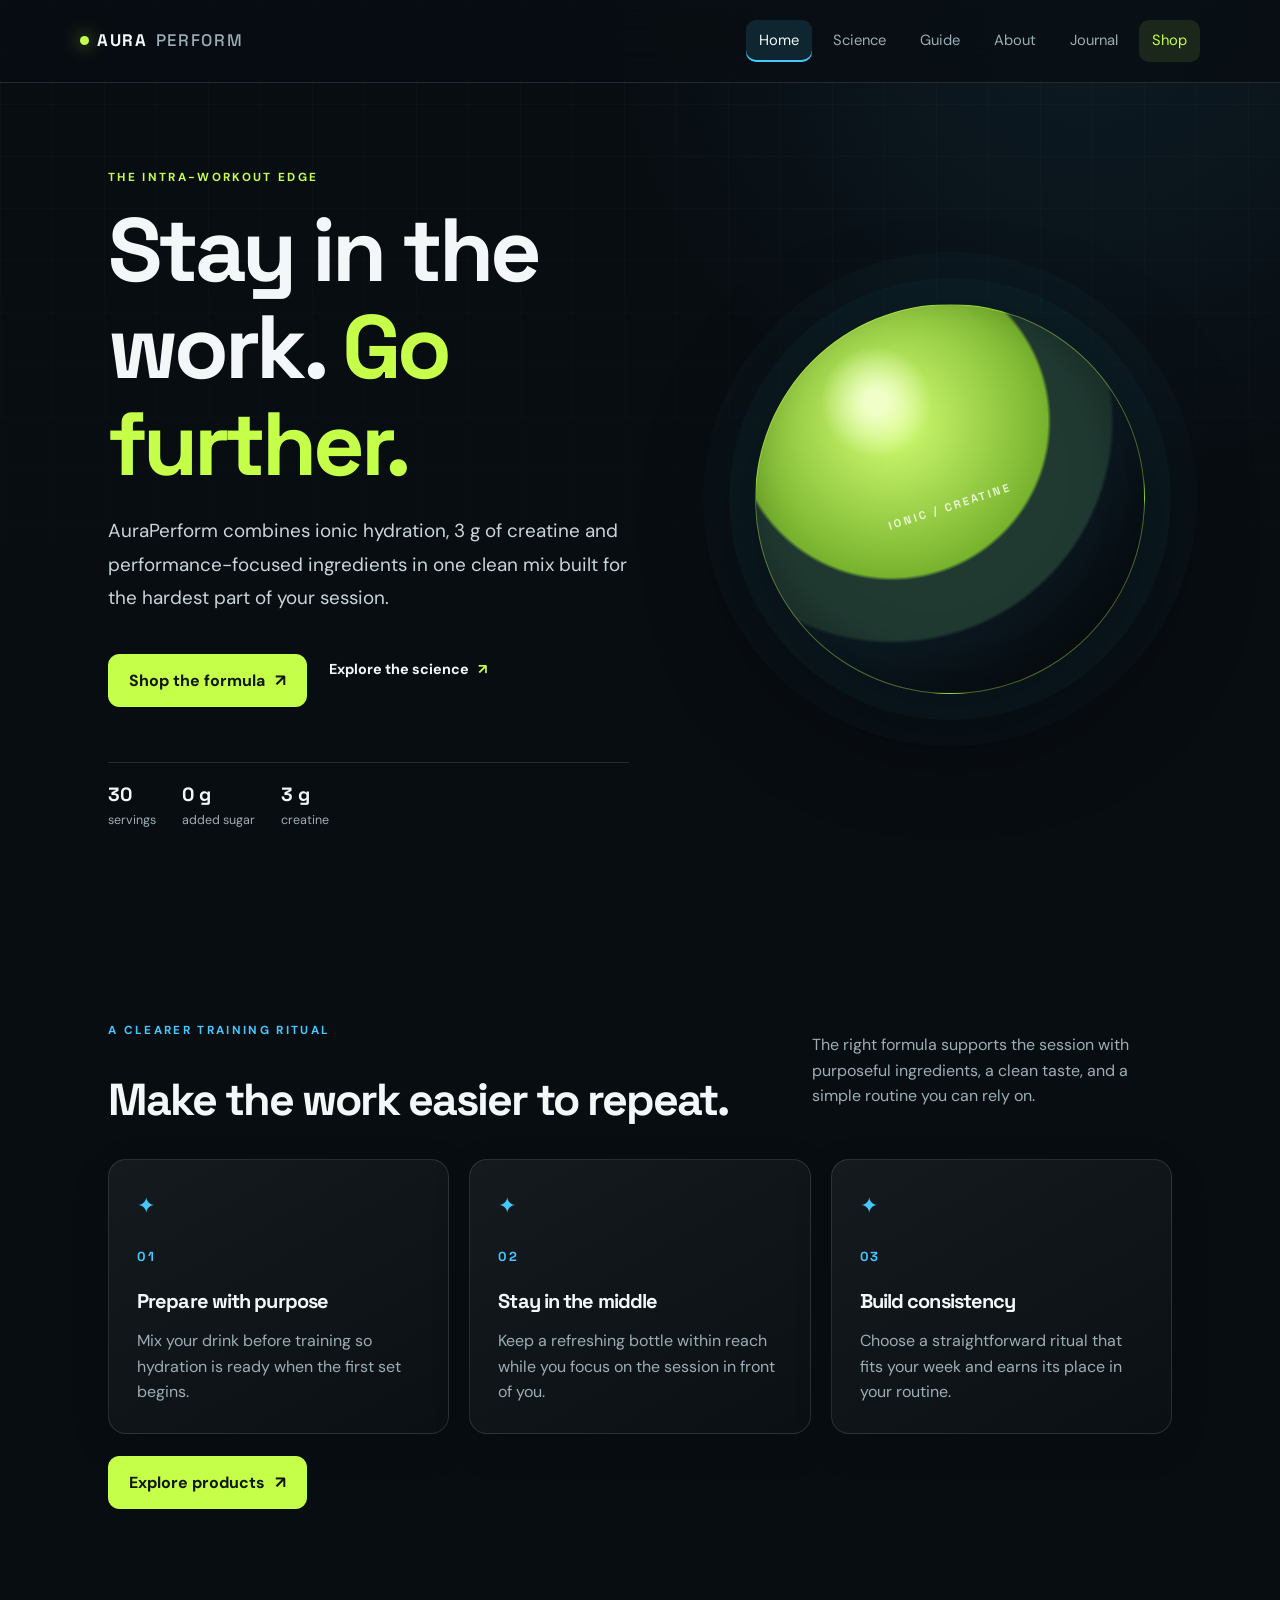
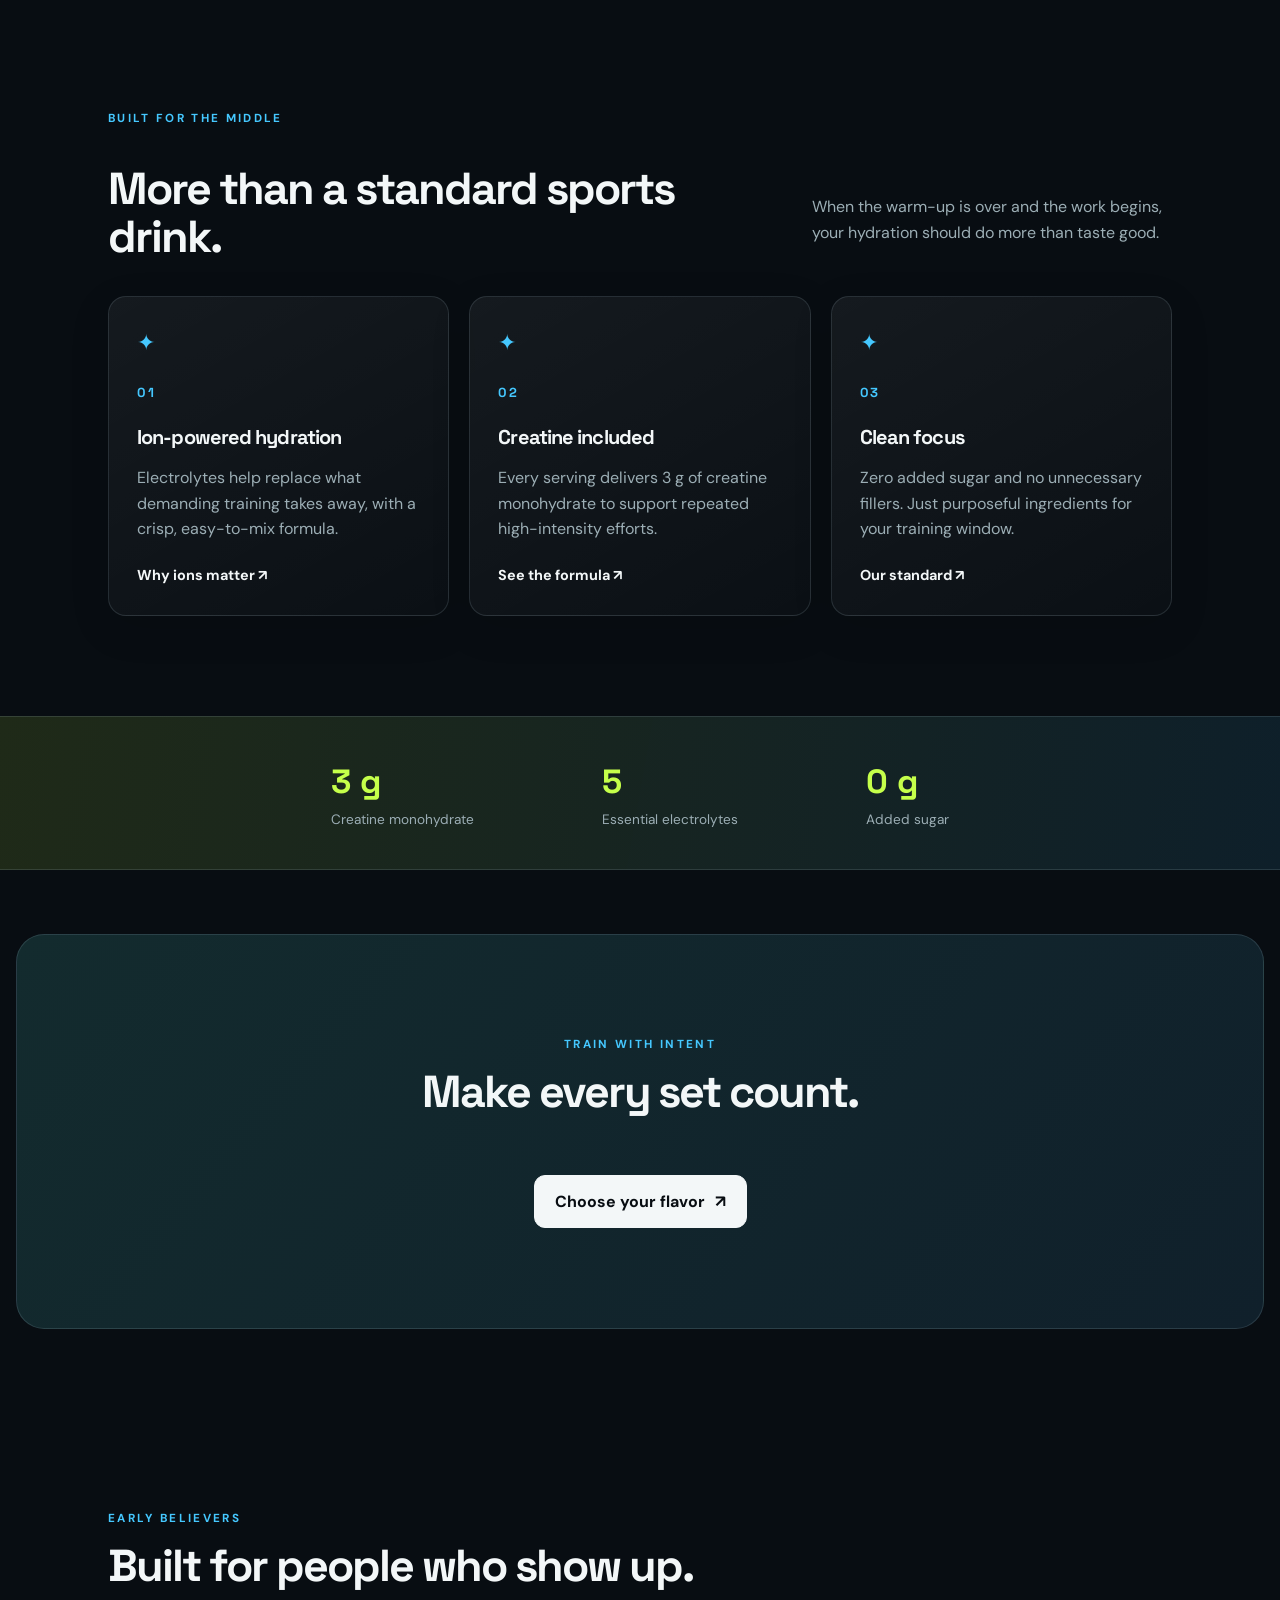
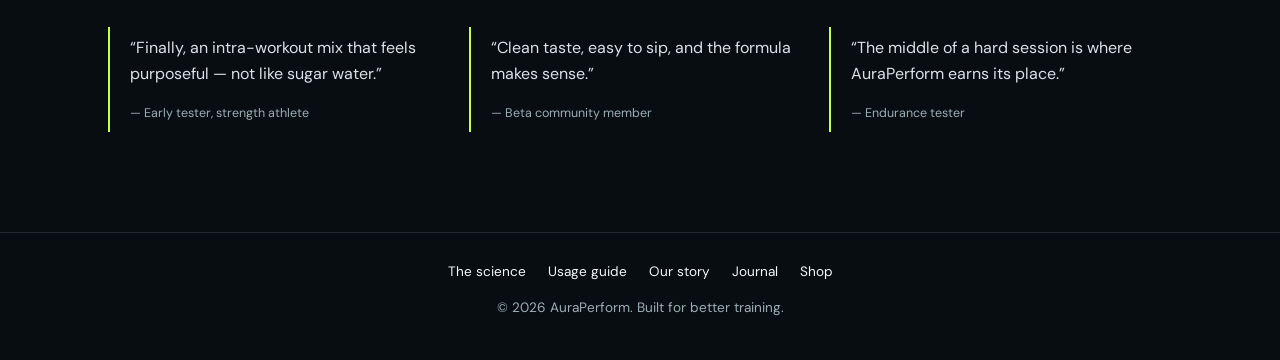
==== index.html @ f206116c "eshop" ====
﻿<!doctype html>
<html lang="en">
<head>
    <script async src="https://www.googletagmanager.com/gtag/js?id=G-CK04YY3HGC"></script>
    <script>
        window.dataLayer = window.dataLayer || [];
        function gtag(){dataLayer.push(arguments);}
        gtag('js', new Date());
        gtag('config', 'G-CK04YY3HGC');
    </script>
    <meta charset="utf-8">
    <meta name="viewport" content="width=device-width, initial-scale=1">
    <title>Ionic hydration, amplified | AuraPerform</title>
    <link rel="stylesheet" href="assets/style.css">
    <script type="text/javascript">
        (function(c,l,a,r,i,t,y){
            c[a]=c[a]||function(){(c[a].q=c[a].q||[]).push(arguments)};
            t=l.createElement(r);t.async=1;t.src="https://www.clarity.ms/tag/"+i;
            y=l.getElementsByTagName(r)[0];y.parentNode.insertBefore(t,y);
        })(window, document, "clarity", "script", "z0qdnompiz");
    </script>
</head>
<body>
<header class="site-header">
    <a class="logo" href="index.html">AURA<span>PERFORM</span></a>
    <button class="menu-toggle" type="button" aria-label="Open navigation" aria-expanded="false" aria-controls="main-navigation">
        <span></span><span></span><span></span>
    </button>
    <nav id="main-navigation">
        <a class="active" href="index.html">Home</a>
        <a class="" href="science.html">Science</a>
        <a class="" href="faq.html">Guide</a>
        <a class="" href="about.html">About</a>
        <a class="" href="blog.html">Journal</a>
        <a class="" href="shop.html">Shop</a>
    </nav>
</header>
<main>
<section class="hero home-hero reveal">
    <div>
        <p class="eyebrow">The intra-workout edge</p>
        <h1>Stay in the work. <em>Go further.</em></h1>
        <p class="lead">AuraPerform combines ionic hydration, 3 g of creatine and performance-focused ingredients in one clean mix built for the hardest part of your session.</p>
        <div class="hero-actions"><a class="button" href="shop.html">Shop the formula</a><a class="text-link" href="science.html">Explore the science <span>&#8599;</span></a></div>
        <div class="hero-proof"><span><strong>30</strong> servings</span><span><strong>0 g</strong> added sugar</span><span><strong>3 g</strong> creatine</span></div>
    </div>
    <div class="product-orb" aria-label="AuraPerform drink mix"></div>
</section>
<section class="section reveal">
    <div class="section-heading"><div><p class="eyebrow">A clearer training ritual</p><h2>Make the work easier to repeat.</h2></div><p class="section-intro">The right formula supports the session with purposeful ingredients, a clean taste, and a simple routine you can rely on.</p></div>
    <div class="cards"><article><span class="card-number">01</span><h3>Prepare with purpose</h3><p>Mix your drink before training so hydration is ready when the first set begins.</p></article><article><span class="card-number">02</span><h3>Stay in the middle</h3><p>Keep a refreshing bottle within reach while you focus on the session in front of you.</p></article><article><span class="card-number">03</span><h3>Build consistency</h3><p>Choose a straightforward ritual that fits your week and earns its place in your routine.</p></article></div>
    <a class="button" href="shop.html">Explore products</a>
</section>
<section class="section reveal">
    <div class="section-heading"><div><p class="eyebrow">Built for the middle</p><h2>More than a standard sports drink.</h2></div><p class="section-intro">When the warm-up is over and the work begins, your hydration should do more than taste good.</p></div>
    <div class="cards stagger-group">
        <article><span class="card-number">01</span><h3>Ion-powered hydration</h3><p>Electrolytes help replace what demanding training takes away, with a crisp, easy-to-mix formula.</p><a class="card-link" href="science.html">Why ions matter &#8599;</a></article>
        <article><span class="card-number">02</span><h3>Creatine included</h3><p>Every serving delivers 3 g of creatine monohydrate to support repeated high-intensity efforts.</p><a class="card-link" href="science.html#creatine">See the formula &#8599;</a></article>
        <article><span class="card-number">03</span><h3>Clean focus</h3><p>Zero added sugar and no unnecessary fillers. Just purposeful ingredients for your training window.</p><a class="card-link" href="about.html">Our standard &#8599;</a></article>
    </div>
</section>
<section class="ingredient-strip reveal">
    <div><strong>3 g</strong><span>Creatine monohydrate</span></div>
    <div><strong>5</strong><span>Essential electrolytes</span></div>
    <div><strong>0 g</strong><span>Added sugar</span></div>
</section>
<section class="cta section reveal">
    <p class="eyebrow">Train with intent</p><h2>Make every set count.</h2>
    <a class="button button-light" href="shop.html">Choose your flavor</a>
</section>
<section class="section social-proof reveal">
    <p class="eyebrow">Early believers</p><h2>Built for people who show up.</h2>
    <div class="quote-grid"><blockquote>&ldquo;Finally, an intra-workout mix that feels purposeful &mdash; not like sugar water.&rdquo;<cite>&mdash; Early tester, strength athlete</cite></blockquote><blockquote>&ldquo;Clean taste, easy to sip, and the formula makes sense.&rdquo;<cite>&mdash; Beta community member</cite></blockquote><blockquote>&ldquo;The middle of a hard session is where AuraPerform earns its place.&rdquo;<cite>&mdash; Endurance tester</cite></blockquote></div>
</section>
</main>
<footer class="site-footer">
    <div class="footer-links">
        <a href="science.html">The science</a>
        <a href="faq.html">Usage guide</a>
        <a href="about.html">Our story</a>
        <a href="blog.html">Journal</a>
        <a href="shop.html">Shop</a>
    </div>
    <p>&copy; 2026 AuraPerform. Built for better training.</p>
</footer>
<script src="assets/app.js?v=2"></script>
</body>
</html>
---- assets/style.css ----
@import url('https://fonts.googleapis.com/css2?family=DM+Sans:wght@400;500;600;700&family=Space+Grotesk:wght@500;600;700&display=swap');

:root {
    --bg: #080d12;
    --surface: #101820;
    --surface-raised: #151f29;
    --surface-soft: #1b2833;
    --text: #f3f7f8;
    --muted: #9caeb5;
    --line: rgba(188, 220, 230, .14);
    --lime: #c5ff4a;
    --lime-dark: #91c928;
    --blue: #45c8ff;
    --blue-dark: #087fae;
    --danger: #ff8d89;
    --shadow: 0 24px 80px rgba(0, 0, 0, .3);
    --radius: 18px;
    --container: 1120px;
}

* {
    box-sizing: border-box;
}

html {
    scroll-behavior: smooth;
}

body {
    overflow-x: hidden;
}

body {
    background:
        radial-gradient(circle at 85% 0%, rgba(69, 200, 255, .08), transparent 30rem),
        var(--bg);
    color: var(--text);
    font-family: 'DM Sans', Arial, sans-serif;
    font-size: 16px;
    line-height: 1.6;
    margin: 0;
}

body::before {
    background-image: linear-gradient(rgba(255, 255, 255, .025) 1px, transparent 1px),
        linear-gradient(90deg, rgba(255, 255, 255, .025) 1px, transparent 1px);
    background-size: 52px 52px;
    content: '';
    inset: 0;
    mask-image: linear-gradient(to bottom, black, transparent 80%);
    pointer-events: none;
    position: fixed;
    z-index: -1;
}

a {
    color: inherit;
}

h1,
h2,
h3 {
    font-family: 'Space Grotesk', Arial, sans-serif;
    letter-spacing: -.045em;
    line-height: 1.08;
}

h1 {
    font-size: clamp(3rem, 7vw, 5.9rem);
    margin: 16px 0 22px;
}

h2 {
    font-size: clamp(1.8rem, 4vw, 2.8rem);
}

.site-header {
    align-items: center;
    backdrop-filter: blur(18px);
    background: rgba(8, 13, 18, .78);
    border-bottom: 1px solid var(--line);
    display: flex;
    justify-content: space-between;
    padding: 20px max(28px, calc((100% - var(--container)) / 2));
    position: sticky;
    top: 0;
    z-index: 10;
}

.logo {
    align-items: center;
    display: inline-flex;
    font-family: 'Space Grotesk', Arial, sans-serif;
    font-size: 1.05rem;
    font-weight: 700;
    gap: 8px;
    letter-spacing: .1em;
    text-decoration: none;
}

.logo::before {
    background: var(--lime);
    border-radius: 50%;
    box-shadow: 0 0 18px rgba(197, 255, 74, .75);
    content: '';
    height: 9px;
    width: 9px;
}

.logo span {
    color: var(--muted);
    font-weight: 500;
}

.site-header nav {
    align-items: center;
    display: flex;
    gap: 8px;
}

.site-header nav a {
    border-radius: 10px;
    color: var(--muted);
    font-size: .92rem;
    padding: 9px 13px;
    text-decoration: none;
    transition: background .2s ease, color .2s ease, transform .2s ease;
}

.site-header nav a:hover,
.site-header nav a:focus-visible {
    background: var(--surface-raised);
    color: var(--text);
    transform: translateY(-1px);
}

.site-header nav a:last-child {
    background: rgba(197, 255, 74, .1);
    color: var(--lime);
}

.site-header nav a.active {
    background: rgba(69, 200, 255, .13);
    color: var(--text);
    box-shadow: inset 0 -2px 0 var(--blue);
}

.site-header nav a.active:last-child {
    background: rgba(197, 255, 74, .16);
    box-shadow: inset 0 -2px 0 var(--lime);
    color: var(--lime);
}

.site-header nav strong {
    font-weight: 700;
}

.menu-toggle {
    align-items: center;
    background: var(--surface-raised);
    border: 1px solid var(--line);
    border-radius: 10px;
    cursor: pointer;
    display: none;
    flex-direction: column;
    gap: 5px;
    height: 42px;
    justify-content: center;
    padding: 0;
    transition: background .2s ease, border-color .2s ease;
    width: 42px;
}

.menu-toggle span {
    background: var(--text);
    border-radius: 2px;
    display: block;
    height: 2px;
    transition: transform .25s ease, opacity .2s ease, width .2s ease;
    width: 18px;
}

.menu-toggle:hover,
.menu-toggle:focus-visible {
    background: rgba(69, 200, 255, .12);
    border-color: rgba(69, 200, 255, .45);
    outline: none;
}

.menu-toggle.is-open span:first-child {
    transform: translateY(7px) rotate(45deg);
}

.menu-toggle.is-open span:nth-child(2) {
    opacity: 0;
    width: 0;
}

.menu-toggle.is-open span:last-child {
    transform: translateY(-7px) rotate(-45deg);
}

.reveal {
    opacity: 0;
    transform: translateY(24px);
    transition: opacity .7s ease, transform .7s cubic-bezier(.2, .7, .2, 1);
}

.reveal.is-visible {
    opacity: 1;
    transform: translateY(0);
}

.stagger-group > * {
    opacity: 0;
    transform: translateY(18px);
    transition: opacity .55s ease, transform .55s cubic-bezier(.2, .7, .2, 1);
}

.is-visible .stagger-group > * {
    opacity: 1;
    transform: translateY(0);
}

.stagger-group > *:nth-child(2) {
    transition-delay: .1s;
}

.stagger-group > *:nth-child(3) {
    transition-delay: .2s;
}

.hero {
    align-items: center;
    display: grid;
    gap: clamp(40px, 8vw, 100px);
    grid-template-columns: 1.08fr .92fr;
    margin: 0 auto;
    max-width: var(--container);
    min-height: 670px;
    padding: 85px 28px;
}

.hero > div:first-child {
    position: relative;
    z-index: 1;
}

.eyebrow {
    color: var(--blue);
    font-size: .73rem;
    font-weight: 700;
    letter-spacing: .2em;
    margin: 0;
    text-transform: uppercase;
}

.hero .eyebrow {
    color: var(--lime);
}

.hero h1 {
    max-width: 720px;
}

.hero h1 em {
    color: var(--lime);
    font-style: normal;
}

.lead {
    color: var(--muted);
    font-size: clamp(1rem, 2vw, 1.18rem);
    line-height: 1.75;
    max-width: 620px;
}

.hero .lead {
    color: #c8d6db;
}

.hero-actions {
    align-items: center;
    display: flex;
    flex-wrap: wrap;
    gap: 22px;
}

.text-link,
.card-link {
    color: var(--text);
    font-size: .9rem;
    font-weight: 700;
    text-decoration: none;
}

.text-link span {
    color: var(--lime);
    margin-left: 6px;
}

.text-link:hover,
.card-link:hover {
    color: var(--lime);
}

.hero-proof {
    border-top: 1px solid var(--line);
    display: flex;
    gap: 26px;
    margin-top: 55px;
    max-width: 560px;
    padding-top: 17px;
}

.hero-proof span {
    color: var(--muted);
    font-size: .78rem;
}

.hero-proof strong {
    color: var(--text);
    display: block;
    font-family: 'Space Grotesk', Arial, sans-serif;
    font-size: 1.2rem;
}

.section-heading {
    align-items: end;
    display: flex;
    gap: 40px;
    justify-content: space-between;
}

.section-heading h2 {
    margin-bottom: 0;
}

.section-intro {
    color: var(--muted);
    max-width: 360px;
}

.card-number {
    color: var(--blue);
    display: block;
    font-family: 'Space Grotesk', Arial, sans-serif;
    font-size: .82rem;
    font-weight: 700;
    letter-spacing: .12em;
    margin-bottom: 24px;
}

.cards article::before {
    display: none;
}

.cards .card-link {
    display: inline-block;
    margin-top: 22px;
}

.social-proof {
    padding-top: 30px;
}

.quote-grid {
    display: grid;
    gap: 18px;
    grid-template-columns: repeat(3, 1fr);
    margin-top: 32px;
}

blockquote {
    border-left: 2px solid var(--lime);
    color: #d9e3e6;
    margin: 0;
    padding: 8px 20px;
}

blockquote cite {
    color: var(--muted);
    display: block;
    font-size: .78rem;
    font-style: normal;
    margin-top: 18px;
}

.page-hero {
    margin: auto;
    max-width: 900px;
    padding: 105px 28px 75px;
}

.page-hero h1 {
    max-width: 800px;
}

.page-hero.compact {
    padding-bottom: 45px;
}

.science-callout {
    align-items: center;
    background: linear-gradient(110deg, rgba(197, 255, 74, .1), rgba(69, 200, 255, .08));
    border: 1px solid var(--line);
    border-radius: var(--radius);
    display: flex;
    gap: 16px;
    margin-bottom: 86px;
    padding: 20px 24px;
}

.science-callout strong {
    font-family: 'Space Grotesk', Arial, sans-serif;
}

.science-callout > span:last-child {
    color: var(--muted);
    font-size: .88rem;
}

.science-icon {
    color: var(--lime);
    font-size: 1.5rem;
}

.science-grid {
    display: grid;
    gap: 20px;
    grid-template-columns: repeat(3, 1fr);
    margin-top: 36px;
}

.info-card,
.values-grid article {
    background: linear-gradient(145deg, rgba(255, 255, 255, .055), rgba(255, 255, 255, .015));
    border: 1px solid var(--line);
    border-radius: var(--radius);
    padding: 28px;
}

.info-card h3,
.values-grid h3 {
    font-size: 1.3rem;
    margin: 0 0 12px;
}

.info-card p,
.values-grid p,
.story-layout p,
.founder-panel .lead {
    color: var(--muted);
}

.dark-panel {
    background: linear-gradient(130deg, #101d26, #0d171e);
    border: 1px solid var(--line);
    border-radius: 28px;
    margin: 30px auto 0;
    max-width: calc(var(--container) - 56px);
}

.ingredient-table {
    display: grid;
    grid-template-columns: 1fr 1fr;
    margin-top: 34px;
}

.ingredient-table div {
    border-bottom: 1px solid var(--line);
    display: flex;
    flex-direction: column;
    padding: 18px 0;
}

.ingredient-table div:nth-child(odd) {
    margin-right: 35px;
}

.ingredient-table strong {
    font-family: 'Space Grotesk', Arial, sans-serif;
}

.ingredient-table span {
    color: var(--muted);
    font-size: .88rem;
}

.formula-intro {
    margin: 20px 0 0;
    max-width: 760px;
}

.formula-intro strong,
.formula-notes strong {
    color: var(--text);
}

.formula-table {
    margin-top: 34px;
}

.formula-row {
    border-bottom: 1px solid var(--line);
    display: grid;
    gap: 24px;
    grid-template-columns: minmax(180px, .75fr) minmax(110px, .35fr) 1.7fr;
    padding: 16px 0;
}

.formula-row > :nth-child(2) {
    color: var(--lime);
    font-family: 'Space Grotesk', Arial, sans-serif;
    font-weight: 600;
}

.formula-row > :last-child {
    color: var(--muted);
    font-size: .9rem;
}

.formula-header {
    border-bottom-color: rgba(197, 255, 74, .35);
    color: var(--text);
    font-size: .76rem;
    letter-spacing: .12em;
    text-transform: uppercase;
}

.formula-header > :nth-child(2),
.formula-header > :last-child {
    color: var(--text);
    font-family: 'DM Sans', Arial, sans-serif;
    font-size: .76rem;
    font-weight: 700;
}

.formula-notes {
    color: var(--muted);
    font-size: .84rem;
    margin-top: 28px;
    max-width: 900px;
}

.formula-notes p {
    margin: 10px 0 0;
}

.timeline,
.values-grid {
    display: grid;
    gap: 20px;
    grid-template-columns: repeat(3, 1fr);
    margin-top: 36px;
}

.timeline article {
    border-top: 2px solid var(--blue);
    padding: 22px 4px;
}

.timeline article > span,
.values-grid article > span {
    color: var(--lime);
    font-family: 'Space Grotesk', Arial, sans-serif;
    font-weight: 700;
}

.timeline h3 {
    font-size: 1.4rem;
    margin: 18px 0 10px;
}

.timeline p {
    color: var(--muted);
}

.faq-section {
    max-width: 900px;
    padding-top: 20px;
}

.faq-list {
    margin-top: 32px;
}

details {
    border-bottom: 1px solid var(--line);
    padding: 20px 0;
}

summary {
    cursor: pointer;
    font-family: 'Space Grotesk', Arial, sans-serif;
    font-size: 1.1rem;
    font-weight: 600;
    list-style: none;
}

summary::-webkit-details-marker {
    display: none;
}

summary::after {
    color: var(--lime);
    content: '+';
    float: right;
    font-size: 1.4rem;
}

details[open] summary::after {
    content: '−';
}

details p {
    color: var(--muted);
    margin: 14px 30px 0 0;
    max-width: 700px;
}

.story-layout {
    display: grid;
    gap: 80px;
    grid-template-columns: .7fr 1.3fr;
}

.story-layout h2 {
    margin-top: 12px;
}

.values-section {
    padding-top: 30px;
}

.founder-panel {
    align-items: center;
    background: linear-gradient(130deg, rgba(69, 200, 255, .1), rgba(197, 255, 74, .08));
    border: 1px solid var(--line);
    border-radius: 28px;
    display: flex;
    justify-content: space-between;
    margin-bottom: 80px;
    max-width: calc(var(--container) - 56px);
}

.founder-panel > div:first-child {
    max-width: 650px;
}

.mission-mark {
    color: var(--lime);
    font-family: 'Space Grotesk', Arial, sans-serif;
    font-size: clamp(5rem, 12vw, 10rem);
    font-weight: 700;
    line-height: .65;
    text-align: center;
}

.mission-mark span {
    color: var(--blue);
}

.button {
    align-items: center;
    background: var(--lime);
    border: 1px solid var(--lime);
    border-radius: 11px;
    color: #10170b;
    cursor: pointer;
    display: inline-flex;
    font: inherit;
    font-weight: 700;
    gap: 10px;
    justify-content: center;
    margin-top: 22px;
    min-height: 49px;
    padding: 12px 20px;
    text-decoration: none;
    transition: box-shadow .2s ease, transform .2s ease, background .2s ease;
}

.button::after {
    content: '↗';
    font-size: 1.05em;
}

.button:hover,
.button:focus-visible {
    background: #d7ff83;
    box-shadow: 0 0 0 5px rgba(197, 255, 74, .12), 0 9px 30px rgba(197, 255, 74, .18);
    transform: translateY(-2px);
}

.button-light {
    background: var(--text);
    border-color: var(--text);
    color: var(--bg);
}

.button-secondary {
    background: transparent;
    border-color: var(--line);
    color: var(--text);
    margin-left: 8px;
}

.button-secondary:hover,
.button-secondary:focus-visible {
    background: var(--surface-soft);
    box-shadow: none;
}

.product-orb {
    background:
        radial-gradient(circle at 31% 25%, #efffc7 0 3%, transparent 14%),
        radial-gradient(circle at 35% 30%, #d4ff74, #78b32e 42%, #203a32 43% 59%, transparent 60%),
        linear-gradient(135deg, rgba(69, 200, 255, .18), transparent);
    border: 1px solid rgba(197, 255, 74, .35);
    border-radius: 50%;
    box-shadow: 0 0 0 26px rgba(69, 200, 255, .03), 0 0 0 52px rgba(69, 200, 255, .025), 0 30px 100px rgba(0, 0, 0, .6), inset -18px -24px 50px rgba(0, 0, 0, .35);
    height: min(37vw, 390px);
    justify-self: center;
    position: relative;
    width: min(37vw, 390px);
    animation: orb-float 7s ease-in-out infinite;
}

@keyframes orb-float {
    0%, 100% { transform: translateY(0) rotate(-2deg); }
    50% { transform: translateY(-10px) rotate(2deg); }
}

.product-orb::after {
    color: rgba(255, 255, 255, .78);
    content: 'IONIC  /  CREATINE';
    font-family: 'Space Grotesk', Arial, sans-serif;
    font-size: .7rem;
    font-weight: 700;
    left: 50%;
    letter-spacing: .22em;
    position: absolute;
    top: 52%;
    transform: translate(-50%, -50%) rotate(-18deg);
    white-space: nowrap;
}

.section {
    margin: auto;
    max-width: var(--container);
    padding: 100px 28px;
}

.section.narrow {
    max-width: 930px;
}

.section > .eyebrow + h1,
.section > .eyebrow + h2 {
    margin-top: 14px;
}

.cards,
.shop-grid {
    display: grid;
    gap: 20px;
    grid-template-columns: repeat(3, 1fr);
    margin-top: 34px;
}

.cards article,
.flavor-card {
    background: linear-gradient(150deg, rgba(255, 255, 255, .055), rgba(255, 255, 255, .015));
    border: 1px solid var(--line);
    border-radius: var(--radius);
    box-shadow: 0 12px 40px rgba(0, 0, 0, .12);
    padding: 28px;
    transition: border-color .25s ease, box-shadow .25s ease, transform .25s ease;
}

.cards article:hover,
.flavor-card:hover {
    border-color: rgba(69, 200, 255, .42);
    box-shadow: 0 20px 55px rgba(0, 0, 0, .3);
    transform: translateY(-5px);
}

.cards article::before {
    color: var(--blue);
    content: '✦';
    display: block;
    font-size: 1.4rem;
    margin-bottom: 22px;
}

.cards h3 {
    font-size: 1.25rem;
    margin-bottom: 12px;
}

.cards p,
.flavor-card p {
    color: var(--muted);
    margin-bottom: 0;
}

.ingredient-strip {
    background: linear-gradient(100deg, rgba(197, 255, 74, .12), rgba(69, 200, 255, .1));
    border-bottom: 1px solid var(--line);
    border-top: 1px solid var(--line);
    display: flex;
    gap: clamp(35px, 10vw, 130px);
    justify-content: center;
    padding: 38px 20px;
}

.ingredient-strip div {
    display: flex;
    flex-direction: column;
}

.ingredient-strip strong {
    color: var(--lime);
    font-family: 'Space Grotesk', Arial, sans-serif;
    font-size: 2.1rem;
}

.ingredient-strip span {
    color: var(--muted);
    font-size: .85rem;
}

.cta {
    background: linear-gradient(130deg, #132b2e, #10202b);
    border: 1px solid var(--line);
    border-radius: 28px;
    margin-bottom: 80px;
    margin-top: 64px;
    max-width: calc(var(--container) - 56px);
    text-align: center;
}

.cta h2 {
    margin-top: 0;
}

.notice {
    border-radius: 12px;
    margin: 22px 0;
    padding: 14px 16px;
}

.success {
    background: rgba(197, 255, 74, .11);
    border: 1px solid rgba(197, 255, 74, .25);
    color: var(--lime);
}

.error {
    background: rgba(255, 141, 137, .1);
    border: 1px solid rgba(255, 141, 137, .3);
    color: var(--danger);
}

.flavor-card {
    display: flex;
    flex-direction: column;
}

.flavor-card h2 {
    font-size: 1.55rem;
    margin: 0;
}

.flavor-card > strong {
    color: var(--lime);
    font-family: 'Space Grotesk', Arial, sans-serif;
    font-size: 1.4rem;
    margin-top: 22px;
}

.flavor-dot {
    background: radial-gradient(circle at 30% 25%, #f2ffbc, #b5df5d 35%, #628e28);
    border-radius: 14px;
    box-shadow: 0 0 25px rgba(197, 255, 74, .18);
    display: block;
    height: 58px;
    margin-bottom: 24px;
    width: 58px;
}

.flavor-2 {
    background: radial-gradient(circle at 30% 25%, #ffc2fd, #b76db2 35%, #5a2d59);
    box-shadow: 0 0 25px rgba(183, 109, 178, .2);
}

.flavor-3 {
    background: radial-gradient(circle at 30% 25%, #ffe6a9, #efa44a 35%, #87472a);
    box-shadow: 0 0 25px rgba(239, 164, 74, .2);
}

.flavor-card label,
.checkout-form label {
    color: var(--muted);
    display: block;
    font-size: .84rem;
    font-weight: 700;
    margin-top: 22px;
}

.flavor-card .button {
    margin-top: 30px;
}

.flavor-card input,
.checkout-form input,
.checkout-form textarea,
.checkout-form select {
    background: rgba(255, 255, 255, .045);
    border: 1px solid var(--line);
    border-radius: 10px;
    color: var(--text);
    display: block;
    font: inherit;
    margin-top: 8px;
    min-height: 46px;
    outline: none;
    padding: 10px 13px;
    transition: border-color .2s ease, box-shadow .2s ease, background .2s ease;
    width: 100%;
}

.quantity-control {
    align-items: center;
    background: rgba(255, 255, 255, .045);
    border: 1px solid var(--line);
    border-radius: 10px;
    display: flex;
    margin-top: 8px;
    overflow: hidden;
    width: 100%;
}

.quantity-control input {
    -moz-appearance: textfield;
    appearance: textfield;
    background: transparent;
    border: 0;
    border-radius: 0;
    box-shadow: none;
    margin: 0;
    min-height: 44px;
    padding: 8px 4px;
    text-align: center;
}

.quantity-control input::-webkit-inner-spin-button,
.quantity-control input::-webkit-outer-spin-button {
    -webkit-appearance: none;
    margin: 0;
}

.quantity-button {
    align-items: center;
    background: transparent;
    border: 0;
    color: var(--blue);
    cursor: pointer;
    display: inline-flex;
    font-size: 1.35rem;
    height: 44px;
    justify-content: center;
    min-width: 44px;
    transition: background .2s ease, color .2s ease;
}

.quantity-button:hover,
.quantity-button:focus-visible {
    background: rgba(69, 200, 255, .13);
    color: var(--text);
    outline: none;
}

.quantity-control:focus-within {
    border-color: var(--blue);
    box-shadow: 0 0 0 4px rgba(69, 200, 255, .1);
}

.checkout-form textarea {
    min-height: 100px;
    resize: vertical;
}

.checkout-form select option {
    background: var(--surface);
}

.flavor-card input:focus,
.checkout-form input:focus,
.checkout-form textarea:focus,
.checkout-form select:focus {
    background: rgba(69, 200, 255, .06);
    border-color: var(--blue);
    box-shadow: 0 0 0 4px rgba(69, 200, 255, .1);
}

.cart-list {
    list-style: none;
    margin: 28px 0 12px;
    padding: 0;
}

.cart-list li {
    align-items: center;
    border-bottom: 1px solid var(--line);
    display: flex;
    gap: 18px;
    justify-content: space-between;
    padding: 18px 0;
}

.cart-edit-list small {
    color: var(--muted);
    display: block;
    font-size: .82rem;
}

.cart-edit-list label {
    color: var(--muted);
    font-size: .84rem;
    font-weight: 700;
}

.cart-edit-list input {
    background: var(--surface);
    border: 1px solid var(--line);
    border-radius: 8px;
    color: var(--text);
    margin-left: 5px;
    padding: 8px;
    width: 65px;
}

.cart-edit-list .quantity-control {
    margin-top: 5px;
    width: 136px;
}

.cart-edit-list .quantity-control input {
    border: 0;
    margin: 0;
    width: 48px;
}

.cart-edit-list strong,
.checkout-summary strong {
    color: var(--lime);
}

.link-button {
    background: rgba(255, 141, 137, .08);
    border: 1px solid rgba(255, 141, 137, .25);
    border-radius: 8px;
    color: var(--danger);
    cursor: pointer;
    font: inherit;
    font-size: .82rem;
    font-weight: 700;
    padding: 8px 11px;
    transition: background .2s ease, border-color .2s ease, color .2s ease, transform .2s ease;
}

.link-button:hover,
.link-button:focus-visible {
    background: rgba(255, 141, 137, .16);
    border-color: rgba(255, 141, 137, .55);
    color: #ffb3ae;
    outline: none;
    transform: translateY(-1px);
}

.back-link {
    align-items: center;
    border: 1px solid var(--line);
    border-radius: 10px;
    color: var(--muted);
    display: inline-flex;
    font-size: .9rem;
    font-weight: 700;
    margin-top: 28px;
    padding: 10px 14px;
    text-decoration: none;
    transition: background .2s ease, border-color .2s ease, color .2s ease, transform .2s ease;
}

.back-link:hover,
.back-link:focus-visible {
    background: var(--surface-soft);
    border-color: rgba(69, 200, 255, .45);
    color: var(--text);
    outline: none;
    transform: translateX(-2px);
}

.cart-total {
    display: flex;
    font-size: 1.2rem;
    justify-content: space-between;
    margin: 25px 0 8px;
}

.checkout-summary {
    background: linear-gradient(135deg, rgba(255, 255, 255, .06), rgba(255, 255, 255, .02));
    border: 1px solid var(--line);
    border-radius: var(--radius);
    margin: 30px 0;
    padding: 24px;
}

.checkout-summary h2 {
    font-size: 1.4rem;
    margin: 0 0 18px;
}

.checkout-summary p {
    border-bottom: 1px solid var(--line);
    display: flex;
    justify-content: space-between;
    padding: 10px 0;
}

.checkout-summary .cart-total {
    border: 0;
    margin-bottom: 0;
}

.checkout-form {
    display: grid;
    gap: 0 20px;
    grid-template-columns: 1fr 1fr;
}

.checkout-form label:nth-child(3),
.checkout-form label:nth-child(4),
.checkout-form button {
    grid-column: 1 / -1;
}

.confirmation {
    min-height: 55vh;
    text-align: center;
}

.shop-cart-link {
    margin-top: 34px;
    text-align: center;
}

.site-footer {
    border-top: 1px solid var(--line);
    color: var(--muted);
    font-size: .85rem;
    padding: 28px;
    text-align: center;
}

.footer-links {
    display: flex;
    gap: 22px;
    justify-content: center;
    margin-bottom: 12px;
}

.footer-links a {
    color: var(--text);
    text-decoration: none;
}

.footer-links a:hover {
    color: var(--lime);
}

@media (max-width: 760px) {
    .site-header {
        min-height: 72px;
        padding: 15px 20px;
    }

    /* Component skin: kept last so legacy page rules cannot flatten the controls. */
    .modal-backdrop {
        align-items: center !important;
        background: rgba(3, 7, 10, .82) !important;
        display: flex !important;
        inset: 0 !important;
        justify-content: center !important;
        padding: 18px !important;
        position: fixed !important;
        z-index: 100 !important;
    }

    .modal-backdrop[hidden] {
        display: none !important;
    }

    .modal-backdrop > .modal {
        background: linear-gradient(145deg, #16232c, #0d171e) !important;
        border: 1px solid rgba(197, 255, 74, .3) !important;
        border-radius: 22px !important;
        box-shadow: 0 30px 100px rgba(0, 0, 0, .7) !important;
        box-sizing: border-box !important;
        margin: 0 !important;
        max-height: calc(100dvh - 36px) !important;
        max-width: 520px !important;
        overflow: auto !important;
        padding: 34px !important;
        position: relative !important;
        transform: none !important;
        width: min(520px, 100%) !important;
    }

    .modal-close {
        align-items: center !important;
        background: var(--surface-soft) !important;
        border: 1px solid var(--line) !important;
        border-radius: 50% !important;
        color: var(--text) !important;
        cursor: pointer !important;
        display: inline-flex !important;
        font-family: Arial, sans-serif !important;
        font-size: 1.25rem !important;
        height: 38px !important;
        justify-content: center !important;
        line-height: 1 !important;
        padding: 0 0 2px !important;
        position: absolute !important;
        right: 14px !important;
        top: 14px !important;
        width: 38px !important;
        z-index: 3 !important;
    }

    .modal-close:hover,
    .modal-close:focus-visible {
        background: var(--lime) !important;
        color: var(--bg) !important;
        outline: none !important;
    }

    #product-detail {
        min-width: 0 !important;
    }

    #product-detail h2 {
        color: var(--text) !important;
        font-size: clamp(2rem, 7vw, 3.2rem) !important;
        margin: 22px 48px 18px 0 !important;
    }

    #product-detail p:not(.eyebrow) {
        color: #d3dfe2 !important;
        line-height: 1.65 !important;
    }

    #product-detail ul {
        border-top: 1px solid var(--line) !important;
        color: var(--muted) !important;
        margin: 20px 0 0 !important;
        padding: 16px 0 0 20px !important;
    }

    #product-detail li {
        margin: 8px 0 !important;
    }

    .detail-price {
        color: var(--lime) !important;
        font-family: 'Space Grotesk', Arial, sans-serif !important;
        font-size: 1.45rem !important;
        font-weight: 700 !important;
        margin-top: 20px !important;
    }

    .detail-add-button {
        margin-top: 18px !important;
    }

    .cart-item {
        align-items: center !important;
        border-bottom: 1px solid var(--line) !important;
        display: grid !important;
        gap: 14px !important;
        grid-template-columns: minmax(0, 1fr) auto auto !important;
        padding: 16px 0 !important;
    }

    .cart-item-info {
        display: grid !important;
        gap: 3px !important;
        min-width: 0 !important;
    }

    .cart-item-info strong {
        color: var(--text) !important;
        overflow-wrap: anywhere !important;
    }

    .cart-item-info span {
        color: var(--muted) !important;
        font-size: .78rem !important;
    }

    .cart-item-price {
        color: var(--lime) !important;
        font-family: 'Space Grotesk', Arial, sans-serif !important;
    }

    .cart-remove,
    .admin-remove {
        background: transparent !important;
        border: 0 !important;
        color: var(--danger) !important;
        cursor: pointer !important;
        font: inherit !important;
        font-size: .78rem !important;
        padding: 8px 0 !important;
    }

    .admin-app {
        min-width: 0 !important;
        width: 100% !important;
    }

    .admin-columns {
        display: grid !important;
        gap: 34px !important;
        grid-template-columns: repeat(2, minmax(0, 1fr)) !important;
    }

    .admin-columns section {
        background: linear-gradient(145deg, rgba(255,255,255,.055), rgba(255,255,255,.015)) !important;
        border: 1px solid var(--line) !important;
        border-radius: var(--radius) !important;
        min-width: 0 !important;
        padding: 24px !important;
    }

    .admin-row,
    .admin-article-row {
        background: rgba(8, 13, 18, .45) !important;
        border: 1px solid var(--line) !important;
        border-radius: 14px !important;
        display: grid !important;
        gap: 14px !important;
        margin: 14px 0 !important;
        padding: 16px !important;
    }

    .admin-row {
        grid-template-columns: minmax(0, 1fr) 110px auto auto !important;
    }

    .admin-field {
        display: grid !important;
        gap: 7px !important;
        min-width: 0 !important;
    }

    .admin-field span {
        color: var(--muted) !important;
        font-size: .72rem !important;
        font-weight: 700 !important;
        letter-spacing: .1em !important;
        text-transform: uppercase !important;
    }

    .admin-field input,
    .admin-field textarea,
    .admin-login input {
        background: #0c151c !important;
        border: 1px solid rgba(188, 220, 230, .2) !important;
        border-radius: 10px !important;
        box-shadow: inset 0 1px 2px rgba(0,0,0,.25) !important;
        box-sizing: border-box !important;
        color: var(--text) !important;
        font: inherit !important;
        min-height: 44px !important;
        outline: none !important;
        padding: 11px 12px !important;
        width: 100% !important;
    }

    .admin-field textarea {
        min-height: 160px !important;
        resize: vertical !important;
    }

    .admin-field input:focus,
    .admin-field textarea:focus,
    .admin-login input:focus {
        border-color: var(--lime) !important;
        box-shadow: 0 0 0 3px rgba(197, 255, 74, .12) !important;
    }

    .admin-check {
        align-items: center !important;
        color: var(--muted) !important;
        display: flex !important;
        gap: 8px !important;
        white-space: nowrap !important;
    }

    .admin-check input {
        accent-color: var(--lime) !important;
        height: 18px !important;
        width: 18px !important;
    }

    @media (max-width: 760px) {
        .modal-backdrop {
            padding: 10px !important;
        }

        .modal-backdrop > .modal {
            max-height: calc(100dvh - 20px) !important;
            padding: 30px 20px 22px !important;
        }

        .cart-item {
            gap: 8px !important;
            grid-template-columns: minmax(0, 1fr) auto !important;
        }

        .cart-item-price {
            grid-column: 2;
            grid-row: 1;
        }

        .cart-remove {
            grid-column: 1 / -1;
            justify-self: start;
        }

        .admin-columns {
            grid-template-columns: minmax(0, 1fr) !important;
        }

        .admin-columns section {
            padding: 18px !important;
        }

        .admin-row {
            grid-template-columns: minmax(0, 1fr) !important;
        }
    }

    /* Final article layout: keep the reading column constrained outside legacy media blocks. */
    main:has(> #article-view) {
        min-width: 0 !important;
        overflow: hidden !important;
    }

    #article-view.article-view {
        box-sizing: border-box !important;
        margin: 0 auto !important;
        max-width: 900px !important;
        min-width: 0 !important;
        overflow: hidden !important;
        padding: 96px 32px 48px !important;
        width: 100% !important;
    }

    #article-view .article-header,
    #article-view .article-content,
    #article-view .article-cta {
        box-sizing: border-box !important;
        margin-left: auto !important;
        margin-right: auto !important;
        max-width: 100% !important;
        min-width: 0 !important;
        overflow-wrap: anywhere !important;
        width: 100% !important;
    }

    #article-view .article-header h1 {
        font-size: clamp(2.6rem, 6vw, 5rem) !important;
        line-height: 1.05 !important;
        margin: 18px 0 24px !important;
        max-width: 100% !important;
        overflow-wrap: anywhere !important;
    }

    #article-view .article-meta {
        align-items: center !important;
        display: flex !important;
        flex-wrap: wrap !important;
        gap: 8px 18px !important;
        line-height: 1.5 !important;
    }

    #article-view .article-content {
        color: #d3dfe2 !important;
        font-size: clamp(1rem, 1.3vw, 1.12rem) !important;
        line-height: 1.85 !important;
        padding: 44px 0 !important;
    }

    #article-view .article-content p {
        margin: 0 0 24px !important;
        max-width: 68ch !important;
    }

    #article-view .article-content h2,
    #article-view .article-content h3 {
        max-width: 100% !important;
        overflow-wrap: anywhere !important;
    }

    #article-view .article-content h2 {
        font-size: clamp(1.7rem, 3.2vw, 2.25rem) !important;
        margin: 48px 0 16px !important;
    }

    #article-view .article-content h3 {
        font-size: clamp(1.2rem, 2.2vw, 1.5rem) !important;
        margin: 34px 0 12px !important;
    }

    #article-view .article-takeaways {
        box-sizing: border-box !important;
        max-width: 68ch !important;
        overflow-wrap: anywhere !important;
    }

    #article-view .article-cta {
        align-items: center !important;
        display: flex !important;
        gap: 24px !important;
        justify-content: space-between !important;
    }

    #article-view .article-cta > div {
        min-width: 0 !important;
    }

    @media (max-width: 760px) {
        #article-view.article-view {
            padding: 68px 22px 32px !important;
        }

        #article-view .article-header h1 {
            font-size: clamp(2.25rem, 10vw, 3.5rem) !important;
        }

        #article-view .article-content {
            font-size: 1rem !important;
            line-height: 1.8 !important;
            padding: 34px 0 !important;
        }

        #article-view .article-cta {
            align-items: stretch !important;
            flex-direction: column !important;
        }

        #article-view .article-cta .button {
            width: 100% !important;
        }
    }

    @media (max-width: 480px) {
        #article-view.article-view {
            padding-left: 16px !important;
            padding-right: 16px !important;
        }

        #article-view .article-meta {
            align-items: flex-start !important;
            flex-direction: column !important;
            gap: 5px !important;
        }

        #article-view .article-meta span + span::before {
            content: none !important;
        }
    }

    /* Last cascade rule for the navbar cart. */
    .site-header nav .cart-launcher {
        background: #14232b !important;
        border: 1px solid rgba(197, 255, 74, .72) !important;
        border-radius: 999px !important;
        box-shadow: none !important;
        color: var(--lime) !important;
        gap: 12px !important;
        min-height: 46px !important;
        padding: 8px 10px 8px 17px !important;
    }

    .site-header nav .cart-launcher::before {
        content: none !important;
        display: none !important;
    }

    .site-header nav .cart-launcher strong {
        align-items: center !important;
        background: var(--lime) !important;
        border-radius: 50% !important;
        color: #10170b !important;
        display: inline-flex !important;
        font-size: .78rem !important;
        font-weight: 800 !important;
        height: 27px !important;
        justify-content: center !important;
        line-height: 1 !important;
        min-height: 27px !important;
        min-width: 27px !important;
        padding: 0 !important;
        width: 27px !important;
    }

    .site-header nav .cart-launcher:hover,
    .site-header nav .cart-launcher:focus-visible {
        background: #1b3039 !important;
        border-color: var(--lime) !important;
        box-shadow: 0 0 0 4px rgba(197, 255, 74, .1) !important;
        color: #eaffb5 !important;
        outline: none !important;
        transform: translateY(-1px) !important;
    }

    @media (max-width: 600px) {
        .site-header nav .cart-launcher {
            border-radius: 14px !important;
            justify-content: space-between !important;
            margin-left: 0 !important;
            padding-left: 16px !important;
            padding-right: 10px !important;
            width: 100% !important;
        }
    }

    /* Desktop-safe final overrides: intentionally placed at the end of the cascade. */
    #checkout-modal .checkout-form-modern {
        display: grid !important;
        gap: 16px !important;
        grid-template-columns: repeat(2, minmax(0, 1fr)) !important;
        width: 100% !important;
    }

    #checkout-modal .checkout-form-modern > label {
        color: var(--muted) !important;
        display: grid !important;
        gap: 8px !important;
        min-width: 0 !important;
        width: 100% !important;
    }

    #checkout-modal .checkout-form-modern > label:nth-child(4),
    #checkout-modal .checkout-form-modern > .checkout-total,
    #checkout-modal .checkout-form-modern > .button {
        grid-column: 1 / -1 !important;
    }

    #checkout-modal .checkout-form-modern input {
        background: #0c151c !important;
        border: 1px solid rgba(188, 220, 230, .35) !important;
        border-radius: 12px !important;
        box-sizing: border-box !important;
        color: var(--text) !important;
        display: block !important;
        height: 50px !important;
        margin: 0 !important;
        min-width: 0 !important;
        padding: 12px 14px !important;
        width: 100% !important;
    }

    #checkout-modal .checkout-form-modern input:focus {
        border-color: var(--lime) !important;
        box-shadow: 0 0 0 4px rgba(197, 255, 74, .13) !important;
        outline: none !important;
    }

    #checkout-modal .checkout-form-modern > .button {
        width: 100% !important;
    }

    .site-header nav .cart-launcher {
        align-items: center !important;
        background: linear-gradient(135deg, rgba(197, 255, 74, .2), rgba(69, 200, 255, .14)) !important;
        border: 1px solid rgba(197, 255, 74, .6) !important;
        border-radius: 999px !important;
        box-shadow: 0 8px 22px rgba(0, 0, 0, .24) !important;
        color: var(--lime) !important;
        display: inline-flex !important;
        font-weight: 750 !important;
        gap: 9px !important;
        justify-content: center !important;
        margin-left: 5px !important;
        min-height: 44px !important;
        padding: 9px 14px !important;
        transition: background .2s ease, border-color .2s ease, box-shadow .2s ease, transform .2s ease !important;
    }

    .site-header nav .cart-launcher::before {
        content: '▱' !important;
        font-size: 1.15rem !important;
        line-height: 1 !important;
        transform: rotate(180deg) !important;
    }

    .site-header nav .cart-launcher strong {
        align-items: center !important;
        background: var(--lime) !important;
        border-radius: 999px !important;
        color: #10170b !important;
        display: inline-flex !important;
        font-size: .7rem !important;
        justify-content: center !important;
        line-height: 1 !important;
        min-height: 21px !important;
        min-width: 21px !important;
        padding: 3px 6px !important;
    }

    .site-header nav .cart-launcher:hover,
    .site-header nav .cart-launcher:focus-visible {
        background: linear-gradient(135deg, rgba(197, 255, 74, .34), rgba(69, 200, 255, .24)) !important;
        border-color: var(--lime) !important;
        box-shadow: 0 11px 28px rgba(0, 0, 0, .3), 0 0 0 4px rgba(197, 255, 74, .1) !important;
        color: #ebffb7 !important;
        outline: none !important;
        transform: translateY(-2px) !important;
    }

    @media (max-width: 600px) {
        #checkout-modal .checkout-form-modern {
            grid-template-columns: minmax(0, 1fr) !important;
        }

        .site-header nav .cart-launcher {
            border-radius: 14px !important;
            justify-content: space-between !important;
            margin-left: 0 !important;
            width: 100% !important;
        }
    }

    /* Final navbar cart treatment: text and count only, with no generated icon. */
    .site-header nav .cart-launcher {
        background: #14232b !important;
        border: 1px solid rgba(197, 255, 74, .72) !important;
        border-radius: 999px !important;
        box-shadow: none !important;
        color: var(--lime) !important;
        gap: 12px !important;
        min-height: 46px !important;
        padding: 8px 10px 8px 17px !important;
    }

    .site-header nav .cart-launcher::before {
        content: none !important;
        display: none !important;
    }

    .site-header nav .cart-launcher strong {
        background: var(--lime) !important;
        border-radius: 50% !important;
        color: #10170b !important;
        font-size: .78rem !important;
        font-weight: 800 !important;
        height: 27px !important;
        min-height: 27px !important;
        min-width: 27px !important;
        padding: 0 !important;
        width: 27px !important;
    }

    .site-header nav .cart-launcher:hover,
    .site-header nav .cart-launcher:focus-visible {
        background: #1b3039 !important;
        border-color: var(--lime) !important;
        box-shadow: 0 0 0 4px rgba(197, 255, 74, .1) !important;
        color: #eaffb5 !important;
        transform: translateY(-1px) !important;
    }

    @media (max-width: 600px) {
        .site-header nav .cart-launcher {
            padding-left: 16px !important;
            padding-right: 10px !important;
        }
    }

    /* Global final control layer. Keep these outside responsive blocks. */
    #checkout-modal .checkout-form-modern {
        align-items: start !important;
        box-sizing: border-box !important;
        display: grid !important;
        gap: 16px !important;
        grid-template-columns: repeat(2, minmax(0, 1fr)) !important;
        margin-top: 24px !important;
        width: 100% !important;
    }

    #checkout-modal .checkout-form-modern > label {
        box-sizing: border-box !important;
        color: var(--muted) !important;
        display: grid !important;
        float: none !important;
        font-size: .76rem !important;
        font-weight: 750 !important;
        gap: 8px !important;
        letter-spacing: .07em !important;
        min-width: 0 !important;
        text-transform: uppercase !important;
        width: 100% !important;
    }

    #checkout-modal .checkout-form-modern > label:nth-child(4),
    #checkout-modal .checkout-form-modern > .checkout-total,
    #checkout-modal .checkout-form-modern > .button {
        grid-column: 1 / -1 !important;
    }

    #checkout-modal .checkout-form-modern input {
        appearance: none !important;
        background: rgba(5, 12, 17, .78) !important;
        border: 1px solid rgba(188, 220, 230, .3) !important;
        border-radius: 12px !important;
        box-shadow: inset 0 1px 0 rgba(255, 255, 255, .035) !important;
        box-sizing: border-box !important;
        color: var(--text) !important;
        display: block !important;
        font: inherit !important;
        height: 50px !important;
        margin: 0 !important;
        min-width: 0 !important;
        outline: none !important;
        padding: 12px 14px !important;
        transition: border-color .2s ease, box-shadow .2s ease, background .2s ease !important;
        width: 100% !important;
    }

    #checkout-modal .checkout-form-modern input::placeholder {
        color: rgba(188, 220, 230, .45) !important;
    }

    #checkout-modal .checkout-form-modern input:hover {
        background: rgba(8, 18, 25, .92) !important;
        border-color: rgba(188, 220, 230, .52) !important;
    }

    #checkout-modal .checkout-form-modern input:focus {
        background: rgba(8, 18, 25, .98) !important;
        border-color: var(--lime) !important;
        box-shadow: 0 0 0 4px rgba(197, 255, 74, .12), 0 8px 20px rgba(0, 0, 0, .16) !important;
    }

    #checkout-modal .checkout-form-modern > .button {
        margin-top: 4px !important;
        width: 100% !important;
    }

    .site-header nav .cart-launcher {
        align-items: center !important;
        appearance: none !important;
        background: linear-gradient(135deg, rgba(197, 255, 74, .2), rgba(69, 200, 255, .14)) !important;
        border: 1px solid rgba(197, 255, 74, .55) !important;
        border-radius: 999px !important;
        box-shadow: 0 7px 20px rgba(0, 0, 0, .22), inset 0 1px 0 rgba(255, 255, 255, .1) !important;
        color: var(--lime) !important;
        cursor: pointer !important;
        display: inline-flex !important;
        font: inherit !important;
        font-size: .88rem !important;
        font-weight: 750 !important;
        gap: 9px !important;
        justify-content: center !important;
        line-height: 1 !important;
        margin: 0 0 0 5px !important;
        min-height: 44px !important;
        padding: 9px 14px !important;
        position: relative !important;
        transition: background .2s ease, border-color .2s ease, box-shadow .2s ease, color .2s ease, transform .2s ease !important;
    }

    .site-header nav .cart-launcher::before {
        content: '▱' !important;
        display: inline-block !important;
        font-size: 1.15rem !important;
        line-height: 1 !important;
        transform: rotate(180deg) !important;
    }

    .site-header nav .cart-launcher strong {
        align-items: center !important;
        background: var(--lime) !important;
        border-radius: 999px !important;
        color: #10170b !important;
        display: inline-flex !important;
        font-size: .7rem !important;
        font-weight: 800 !important;
        justify-content: center !important;
        line-height: 1 !important;
        min-height: 21px !important;
        min-width: 21px !important;
        padding: 3px 6px !important;
    }

    .site-header nav .cart-launcher:hover,
    .site-header nav .cart-launcher:focus-visible {
        background: linear-gradient(135deg, rgba(197, 255, 74, .34), rgba(69, 200, 255, .24)) !important;
        border-color: var(--lime) !important;
        box-shadow: 0 11px 28px rgba(0, 0, 0, .3), 0 0 0 4px rgba(197, 255, 74, .1) !important;
        color: #ebffb7 !important;
        outline: none !important;
        transform: translateY(-2px) !important;
    }

    .site-header nav .cart-launcher:active {
        transform: translateY(0) scale(.98) !important;
    }

    @media (max-width: 600px) {
        #checkout-modal .checkout-form-modern {
            grid-template-columns: minmax(0, 1fr) !important;
        }

        .site-header nav .cart-launcher {
            border-radius: 14px !important;
            justify-content: space-between !important;
            margin-left: 0 !important;
            width: 100% !important;
        }
    }

    /* Final action styling for consistent, touch-friendly controls. */
    .button,
    .button-secondary,
    .cart-launcher {
        align-items: center !important;
        border-radius: 14px !important;
        box-sizing: border-box !important;
        font-weight: 750 !important;
        justify-content: center !important;
        letter-spacing: -.01em !important;
        min-height: 50px !important;
        position: relative !important;
        transition: background .2s ease, border-color .2s ease, box-shadow .2s ease, color .2s ease, transform .2s ease !important;
    }

    .button {
        background: linear-gradient(135deg, #d6ff61 0%, var(--lime) 55%, #a9ed3d 100%) !important;
        border: 1px solid rgba(226, 255, 151, .72) !important;
        box-shadow: 0 8px 20px rgba(145, 210, 37, .16), inset 0 1px 0 rgba(255, 255, 255, .36) !important;
        color: #0c160a !important;
        overflow: hidden !important;
        padding: 13px 20px !important;
    }

    .button::before {
        background: linear-gradient(105deg, transparent 20%, rgba(255, 255, 255, .28), transparent 80%);
        content: '' !important;
        inset: 0 !important;
        pointer-events: none !important;
        position: absolute !important;
        transform: translateX(-120%) !important;
        transition: transform .45s ease !important;
    }

    .button:hover,
    .button:focus-visible {
        background: linear-gradient(135deg, #e1ff85 0%, #caff4e 55%, #b4f54a 100%) !important;
        box-shadow: 0 12px 28px rgba(145, 210, 37, .25), 0 0 0 4px rgba(197, 255, 74, .11) !important;
        color: #0c160a !important;
        transform: translateY(-2px) !important;
    }

    .button:hover::before,
    .button:focus-visible::before {
        transform: translateX(120%) !important;
    }

    .button:active,
    .cart-launcher:active {
        transform: translateY(0) scale(.98) !important;
    }

    .button-light {
        background: linear-gradient(135deg, #ffffff, #dce8ed) !important;
        border-color: rgba(255, 255, 255, .8) !important;
        box-shadow: 0 8px 22px rgba(0, 0, 0, .2), inset 0 1px 0 rgba(255, 255, 255, .8) !important;
    }

    .button-secondary {
        background: rgba(255, 255, 255, .025) !important;
        border: 1px solid rgba(188, 220, 230, .3) !important;
        color: var(--text) !important;
        margin-left: 8px;
        padding: 12px 19px !important;
    }

    .button-secondary:hover,
    .button-secondary:focus-visible {
        background: rgba(69, 200, 255, .1) !important;
        border-color: rgba(69, 200, 255, .55) !important;
        box-shadow: 0 0 0 4px rgba(69, 200, 255, .09) !important;
        color: var(--text) !important;
        transform: translateY(-2px) !important;
    }

    .cart-launcher {
        background: linear-gradient(135deg, rgba(197, 255, 74, .18), rgba(69, 200, 255, .13)) !important;
        border: 1px solid rgba(197, 255, 74, .48) !important;
        box-shadow: 0 6px 18px rgba(0, 0, 0, .18), inset 0 1px 0 rgba(255, 255, 255, .08) !important;
        color: var(--lime) !important;
        gap: 8px !important;
        min-height: 44px !important;
        padding: 9px 14px !important;
    }

    .cart-launcher::before {
        content: '▱' !important;
        font-size: 1.15rem !important;
        line-height: 1 !important;
        transform: rotate(180deg) !important;
    }

    .cart-launcher strong {
        align-items: center !important;
        background: var(--lime) !important;
        border-radius: 999px !important;
        color: #10170b !important;
        display: inline-flex !important;
        font-size: .72rem !important;
        justify-content: center !important;
        line-height: 1 !important;
        min-height: 21px !important;
        min-width: 21px !important;
        padding: 3px 6px !important;
    }

    .cart-launcher:hover,
    .cart-launcher:focus-visible {
        background: linear-gradient(135deg, rgba(197, 255, 74, .28), rgba(69, 200, 255, .2)) !important;
        border-color: rgba(197, 255, 74, .8) !important;
        box-shadow: 0 10px 24px rgba(0, 0, 0, .26), 0 0 0 4px rgba(197, 255, 74, .1) !important;
        color: #e6ffad !important;
        outline: none !important;
        transform: translateY(-2px) !important;
    }

    .site-header nav .cart-launcher {
        margin-left: 4px !important;
    }

    .cart-floating {
        border-radius: 999px !important;
        min-height: 52px !important;
        padding-left: 17px !important;
        padding-right: 17px !important;
    }

    #checkout-form.checkout-form-modern {
        align-items: start !important;
        display: grid !important;
        gap: 16px !important;
        grid-template-columns: repeat(2, minmax(0, 1fr)) !important;
    }

    #checkout-form.checkout-form-modern > label {
        display: grid !important;
        gap: 7px !important;
        min-width: 0 !important;
    }

    #checkout-form.checkout-form-modern > label:nth-child(4),
    #checkout-form.checkout-form-modern > .checkout-total,
    #checkout-form.checkout-form-modern > .button {
        grid-column: 1 / -1 !important;
    }

    #checkout-form.checkout-form-modern > .button {
        width: 100% !important;
    }

    @media (max-width: 600px) {
        .button,
        .button-secondary {
            max-width: 100% !important;
            width: 100% !important;
        }

        .button-secondary {
            margin-left: 0 !important;
        }

        .site-header nav .cart-launcher {
            justify-content: space-between !important;
            margin-left: 0 !important;
            width: 100% !important;
        }

        #checkout-form.checkout-form-modern {
            grid-template-columns: minmax(0, 1fr) !important;
        }
    }

    /* Mock checkout and order management */
    .checkout-modal {
        max-width: 680px !important;
    }

    .checkout-intro {
        color: var(--muted);
    }

    .checkout-form-modern {
        display: grid;
        gap: 16px;
        grid-template-columns: repeat(2, minmax(0, 1fr));
        margin-top: 24px;
    }

    .checkout-form-modern label {
        color: var(--muted);
        display: grid;
        font-size: .78rem;
        font-weight: 700;
        gap: 7px;
        letter-spacing: .06em;
        text-transform: uppercase;
    }

    .checkout-form-modern input {
        background: #0c151c;
        border: 1px solid rgba(188,220,230,.2);
        border-radius: 10px;
        box-sizing: border-box;
        color: var(--text);
        font: inherit;
        min-height: 46px;
        padding: 11px 12px;
        width: 100%;
    }

    .checkout-form-modern input:focus {
        border-color: var(--lime);
        box-shadow: 0 0 0 3px rgba(197,255,74,.12);
        outline: none;
    }

    .checkout-form-modern label:nth-child(4) {
        grid-column: 1 / -1;
    }

    .checkout-form-modern .checkout-total,
    .checkout-form-modern > .button {
        grid-column: 1 / -1;
    }

    .checkout-total {
        border-top: 1px solid var(--line);
        display: flex;
        justify-content: space-between;
        margin-top: 8px;
        padding-top: 18px;
    }

    .checkout-total strong {
        color: var(--lime);
        font-family: 'Space Grotesk', Arial, sans-serif;
    }

    .order-confirmation {
        padding: 22px 0 8px;
        text-align: center;
    }

    .confirmation-mark {
        align-items: center;
        background: var(--lime);
        border-radius: 50%;
        color: var(--bg);
        display: flex;
        font-size: 1.6rem;
        height: 58px;
        justify-content: center;
        margin: 0 auto 18px;
        width: 58px;
    }

    .confirmation-summary {
        background: rgba(8,13,18,.5);
        border: 1px solid var(--line);
        border-radius: 14px;
        display: grid;
        gap: 8px;
        margin: 24px 0;
        padding: 18px;
    }

    .confirmation-summary strong {
        color: var(--lime);
        font-size: 1.3rem;
    }

    .confirmation-summary small {
        color: var(--muted);
    }

    .admin-tabs {
        border-bottom: 1px solid var(--line);
        display: flex;
        gap: 8px;
        margin: 30px 0 24px;
        overflow-x: auto;
        padding-bottom: 8px;
    }

    .admin-tab {
        background: transparent;
        border: 1px solid transparent;
        border-radius: 9px;
        color: var(--muted);
        cursor: pointer;
        font: inherit;
        font-weight: 700;
        padding: 10px 14px;
        white-space: nowrap;
    }

    .admin-tab:hover,
    .admin-tab.is-active {
        background: rgba(197,255,74,.1);
        border-color: rgba(197,255,74,.25);
        color: var(--lime);
    }

    .admin-panel {
        display: none;
    }

    .admin-panel.is-active {
        display: block;
    }

    .orders-table-wrap {
        border: 1px solid var(--line);
        border-radius: 14px;
        overflow-x: auto;
    }

    .orders-table {
        border-collapse: collapse;
        min-width: 900px;
        width: 100%;
    }

    .orders-table th,
    .orders-table td {
        border-bottom: 1px solid var(--line);
        padding: 14px;
        text-align: left;
        vertical-align: top;
    }

    .orders-table th {
        color: var(--blue);
        font-size: .72rem;
        letter-spacing: .1em;
        text-transform: uppercase;
    }

    .orders-table td {
        color: var(--muted);
        font-size: .86rem;
    }

    .orders-table td strong {
        color: var(--text);
    }

    .order-status {
        background: rgba(197,255,74,.1);
        border: 1px solid rgba(197,255,74,.25);
        border-radius: 99px;
        color: var(--lime);
        display: inline-block;
        font-size: .72rem;
        padding: 5px 9px;
    }

    .empty-orders {
        background: rgba(8,13,18,.4);
        border: 1px dashed var(--line);
        border-radius: 14px;
        padding: 28px;
    }

    @media (max-width: 600px) {
        .checkout-form-modern {
            grid-template-columns: minmax(0, 1fr);
        }

        .checkout-form-modern label:nth-child(4),
        .checkout-form-modern .checkout-total,
        .checkout-form-modern > .button {
            grid-column: auto;
        }

        .checkout-form-modern > .button {
            width: 100%;
        }
    }

    /* Final checkout and article constraints. */
    .checkout-modal {
        max-width: 680px !important;
        width: min(680px, 100%) !important;
    }

    .checkout-form-modern {
        box-sizing: border-box !important;
        display: grid !important;
        gap: 16px !important;
        grid-template-columns: repeat(2, minmax(0, 1fr)) !important;
        width: 100% !important;
    }

    .checkout-form-modern label {
        box-sizing: border-box !important;
        color: var(--muted) !important;
        display: grid !important;
        float: none !important;
        font-size: .78rem !important;
        font-weight: 700 !important;
        gap: 7px !important;
        letter-spacing: .06em !important;
        min-width: 0 !important;
        text-transform: uppercase !important;
        width: 100% !important;
    }

    .checkout-form-modern label:nth-child(4),
    .checkout-form-modern .checkout-total,
    .checkout-form-modern > button {
        grid-column: 1 / -1 !important;
    }

    .checkout-form-modern input {
        appearance: none !important;
        background: #0c151c !important;
        border: 1px solid rgba(188,220,230,.2) !important;
        border-radius: 10px !important;
        box-sizing: border-box !important;
        color: var(--text) !important;
        display: block !important;
        font: inherit !important;
        height: 46px !important;
        margin: 0 !important;
        min-width: 0 !important;
        padding: 11px 12px !important;
        width: 100% !important;
    }

    .checkout-form-modern input:focus {
        border-color: var(--lime) !important;
        box-shadow: 0 0 0 3px rgba(197,255,74,.12) !important;
        outline: none !important;
    }

    .cart-launcher {
        align-items: center;
        background: rgba(197,255,74,.1);
        border: 1px solid rgba(197,255,74,.25);
        border-radius: 10px;
        color: var(--lime);
        cursor: pointer;
        display: inline-flex;
        font: inherit;
        font-weight: 700;
        gap: 5px;
        padding: 9px 13px;
    }

    .cart-launcher:hover,
    .cart-launcher:focus-visible {
        background: rgba(197,255,74,.18);
        outline: none;
    }

    .cart-floating {
        bottom: 20px;
        box-shadow: 0 12px 35px rgba(0,0,0,.4);
        position: fixed;
        right: 20px;
        z-index: 15;
    }

    #article-view.article-view {
        box-sizing: border-box !important;
        margin: 0 auto !important;
        max-width: 820px !important;
        min-width: 0 !important;
        overflow: hidden !important;
        padding: 84px 28px 40px !important;
        width: 100% !important;
    }

    #article-view .article-header,
    #article-view .article-content,
    #article-view .article-cta {
        box-sizing: border-box !important;
        max-width: 100% !important;
        min-width: 0 !important;
        width: 100% !important;
    }

    #article-view .article-content {
        font-size: clamp(1rem, 1.35vw, 1.08rem) !important;
        line-height: 1.85 !important;
        overflow-wrap: anywhere !important;
    }

    #article-view .article-content p {
        max-width: 68ch !important;
    }

    #article-view .article-header h1,
    #article-view .article-content h2,
    #article-view .article-content h3 {
        overflow-wrap: anywhere !important;
    }

    @media (max-width: 760px) {
        .checkout-form-modern {
            grid-template-columns: minmax(0, 1fr) !important;
        }

        .checkout-form-modern label:nth-child(4),
        .checkout-form-modern .checkout-total,
        .checkout-form-modern > button {
            grid-column: auto !important;
        }

        .cart-floating {
            bottom: 14px;
            right: 14px;
        }
    }

    @media (max-width: 600px) {
        #article-view.article-view {
            padding: 52px 18px 28px !important;
        }

        #article-view .article-header h1 {
            font-size: clamp(2.1rem, 10vw, 3.2rem) !important;
            line-height: 1.08 !important;
        }

        #article-view .article-content {
            font-size: 1rem !important;
            line-height: 1.8 !important;
        }
    }

    /* Article shell: constrain reading measure on every viewport. */
    #article-view.article-view {
        box-sizing: border-box !important;
        margin-left: auto !important;
        margin-right: auto !important;
        max-width: 820px !important;
        min-width: 0 !important;
        padding: 96px 28px 40px !important;
        width: 100% !important;
    }

    #article-view .article-header,
    #article-view .article-content {
        box-sizing: border-box !important;
        max-width: 100% !important;
        min-width: 0 !important;
        overflow-wrap: anywhere !important;
        width: 100% !important;
    }

    #article-view .article-header h1 {
        font-size: clamp(2.4rem, 7vw, 5rem) !important;
        line-height: 1.05 !important;
        max-width: 100% !important;
        overflow-wrap: anywhere !important;
    }

    #article-view .article-content {
        color: #d3dfe2 !important;
        font-size: clamp(1rem, 1.4vw, 1.08rem) !important;
        line-height: 1.85 !important;
        padding: 42px 0 !important;
    }

    #article-view .article-content p {
        margin: 0 0 24px !important;
        max-width: 72ch !important;
    }

    #article-view .article-content h2,
    #article-view .article-content h3 {
        max-width: 100% !important;
        overflow-wrap: anywhere !important;
    }

    #article-view .article-cta {
        box-sizing: border-box !important;
        max-width: 100% !important;
        width: 100% !important;
    }

    @media (max-width: 600px) {
        #article-view.article-view {
            padding: 58px 18px 28px !important;
        }

        #article-view .article-header h1 {
            font-size: clamp(2.1rem, 11vw, 3.2rem) !important;
        }

        #article-view .article-content {
            font-size: 1rem !important;
            line-height: 1.8 !important;
            padding: 30px 0 !important;
        }

        #article-view .article-meta {
            align-items: flex-start !important;
            flex-direction: column !important;
            gap: 6px !important;
        }

        #article-view .article-meta span + span::before {
            content: none !important;
        }
    }

    /* Content, commerce, and conversion surfaces */
    .article-grid,
    .product-grid {
        display: grid;
        gap: 20px;
        grid-template-columns: repeat(3, 1fr);
    }

    .article-card,
    .product-card {
        background: linear-gradient(150deg, rgba(255,255,255,.055), rgba(255,255,255,.015));
        border: 1px solid var(--line);
        border-radius: var(--radius);
        overflow: hidden;
    }

    .article-art,
    .product-image {
        align-items: flex-end;
        background: radial-gradient(circle at 30% 20%, rgba(197,255,74,.35), transparent 30%), linear-gradient(135deg, #1a332b, #0d161c);
        display: flex;
        height: 190px;
        justify-content: space-between;
        padding: 18px;
    }

    .article-art span,
    .product-image span {
        background: rgba(8,13,18,.72);
        border: 1px solid var(--line);
        border-radius: 99px;
        color: var(--lime);
        font-size: .72rem;
        font-weight: 700;
        padding: 5px 10px;
        text-transform: uppercase;
    }

    .product-image.blue { background: radial-gradient(circle at 70% 20%, rgba(69,200,255,.4), transparent 30%), linear-gradient(135deg, #123341, #0d161c); }
    .product-image.sun { background: radial-gradient(circle at 50% 20%, rgba(255,193,90,.35), transparent 30%), linear-gradient(135deg, #3a2b20, #0d161c); }
    .product-image strong { color: rgba(255,255,255,.82); font-family: 'Space Grotesk', Arial, sans-serif; font-size: 4rem; letter-spacing: -.12em; }
    .article-card-body,
    .product-card-body { padding: 24px; }
    .article-card h2,
    .product-card h2 { font-size: 1.35rem; margin: 8px 0 10px; }
    .article-card p,
    .product-card p,
    .product-card li { color: var(--muted); }
    .article-meta { color: var(--blue) !important; font-size: .78rem; }
    .article-card .card-link { display: inline-block; margin-top: 12px; }
    .product-title-row { align-items: baseline; display: flex; gap: 12px; justify-content: space-between; }
    .product-title-row > strong { color: var(--lime); font-family: 'Space Grotesk', Arial, sans-serif; }
    .product-card ul { list-style: none; margin: 20px 0 0; padding: 0; }
    .product-card li { border-top: 1px solid var(--line); font-size: .86rem; padding: 7px 0; }
    .product-card li::before { color: var(--lime); content: '✓'; margin-right: 8px; }
    .product-card .text-link { display: inline-block; font-size: .8rem; margin: 22px 0 0 14px; }
    .article-view { margin: auto; max-width: 820px; padding: 110px 28px 40px; }
    .article-header { border-bottom: 1px solid var(--line); padding-bottom: 40px; }
    .article-header .eyebrow { margin-top: 55px; }
    .article-header h1 { font-size: clamp(2.8rem, 7vw, 5rem); margin-bottom: 22px; }
    .article-content { color: #d3dfe2; font-size: 1.08rem; line-height: 1.85; padding: 48px 0; }
    .article-content h2 { color: var(--text); font-size: 2rem; margin: 42px 0 14px; }
    .article-content h3 { color: var(--lime); font-size: 1.3rem; margin: 30px 0 10px; }
    .article-content p { margin: 0 0 20px; }
    .article-cta { background: linear-gradient(110deg, rgba(197,255,74,.1), rgba(69,200,255,.08)); border: 1px solid var(--line); border-radius: var(--radius); display: grid; gap: 8px; padding: 28px; }
    .article-cta strong { font-family: 'Space Grotesk', Arial, sans-serif; font-size: 1.3rem; }
    .article-cta span { color: var(--muted); }
    .modal-backdrop { align-items: center; background: rgba(0,0,0,.7); display: flex; inset: 0; justify-content: center; padding: 20px; position: fixed; z-index: 20; }
    .modal-backdrop[hidden] { display: none; }
    .modal { background: var(--surface); border: 1px solid var(--line); border-radius: var(--radius); box-shadow: var(--shadow); max-width: 520px; padding: 32px; position: relative; width: 100%; }
    .modal-close { background: transparent; border: 0; color: var(--muted); cursor: pointer; font-size: 2rem; position: absolute; right: 18px; top: 12px; }
    .cart-item { align-items: center; border-bottom: 1px solid var(--line); display: grid; gap: 10px; grid-template-columns: 1fr auto auto; padding: 14px 0; }
    .cart-item strong { color: var(--lime); }
    .cart-item button, .admin-row button, .admin-article-row button { background: transparent; border: 0; color: var(--danger); cursor: pointer; font: inherit; font-size: .78rem; }
    .cart-total { border-top: 1px solid var(--line); display: flex; justify-content: space-between; margin-top: 20px; padding-top: 18px; }
    .cart-total strong { color: var(--lime); font-family: 'Space Grotesk', Arial, sans-serif; font-size: 1.3rem; }
    .fine-print, .muted { color: var(--muted); font-size: .82rem; }
    .admin-app { padding-top: 20px; }
    .admin-login { background: var(--surface); border: 1px solid var(--line); border-radius: var(--radius); margin: auto; max-width: 500px; padding: 32px; }
    .admin-login input, .admin-row input, .admin-article-row input, .admin-article-row textarea { background: var(--bg); border: 1px solid var(--line); border-radius: 8px; color: var(--text); font: inherit; padding: 11px; width: 100%; }
    .admin-login input { margin-top: 14px; }
    .error-message { color: var(--danger); font-size: .84rem; }
    .admin-toolbar { align-items: end; border-bottom: 1px solid var(--line); display: flex; justify-content: space-between; padding-bottom: 24px; }
    .admin-columns { display: grid; gap: 40px; grid-template-columns: 1fr 1fr; margin-top: 35px; }
    .admin-row, .admin-article-row { border-bottom: 1px solid var(--line); display: grid; gap: 10px; margin: 10px 0; padding: 14px 0; }
    .admin-row { grid-template-columns: 1fr 100px auto auto; }
    .admin-row label { color: var(--muted); font-size: .8rem; }
    .admin-article-row textarea { min-height: 120px; resize: vertical; }

    @media (max-width: 760px) {
        .article-grid, .product-grid, .admin-columns { grid-template-columns: 1fr; }
        .admin-row { grid-template-columns: 1fr 90px; }
        .admin-row label, .admin-row button { grid-column: span 1; }
        .article-view { padding-top: 65px; }
        .article-header .eyebrow { margin-top: 35px; }
        .product-title-row { align-items: start; flex-direction: column; gap: 0; }
    }

    .menu-toggle {
        align-items: center;
        background: linear-gradient(145deg, var(--lime), #79c83e);
        border: 0;
        border-radius: 50%;
        box-shadow: 0 0 0 5px rgba(197, 255, 74, .1), 0 8px 24px rgba(0, 0, 0, .35);
        display: flex;
        height: 48px;
        justify-content: center;
        position: absolute;
        right: 20px;
        top: 12px;
        width: 48px;
    }

    .menu-toggle span {
        background: #0b160d;
        height: 2px;
        width: 20px;
    }

    .menu-toggle:hover,
    .menu-toggle:focus-visible {
        background: #d7ff83;
        border-color: transparent;
        box-shadow: 0 0 0 7px rgba(197, 255, 74, .14), 0 10px 28px rgba(0, 0, 0, .45);
    }

    .site-header nav {
        align-items: stretch;
        background: rgba(16, 24, 32, .97);
        border: 1px solid rgba(197, 255, 74, .26);
        border-radius: 18px;
        box-shadow: 0 22px 55px rgba(0, 0, 0, .48), 0 0 35px rgba(69, 200, 255, .08);
        flex-direction: column;
        gap: 4px;
        left: 14px;
        max-height: 0;
        opacity: 0;
        overflow: hidden;
        padding: 0 10px;
        pointer-events: none;
        position: absolute;
        right: 14px;
        top: calc(100% + 10px);
        transform: translateY(-12px) scale(.98);
        transform-origin: top center;
        transition: max-height .32s ease, opacity .22s ease, transform .32s ease, padding .32s ease;
        visibility: hidden;
        width: auto;
        z-index: 20;
    }

    .site-header nav.is-open {
        max-height: 420px;
        opacity: 1;
        padding: 10px;
        pointer-events: auto;
        transform: translateY(0);
        visibility: visible;
    }

    .site-header nav a {
        border-radius: 11px;
        font-size: .98rem;
        min-height: 44px;
        padding: 10px 14px;
        text-align: left;
        width: 100%;
    }

    .site-header nav a:hover,
    .site-header nav a:focus-visible {
        background: rgba(69, 200, 255, .12);
        transform: translateX(3px);
    }

    .site-header nav a.active {
        background: rgba(197, 255, 74, .12);
        box-shadow: inset 3px 0 0 var(--lime);
        color: var(--lime);
    }

    .site-header nav a:last-child {
        margin-top: 4px;
    }

    .site-header nav a:last-child.active {
        background: rgba(197, 255, 74, .18);
    }

    .site-header nav:not(.is-open) {
        display: none;
    }

    .hero {
        display: block;
        min-height: auto;
        padding: 78px 22px 120px;
    }

    .product-orb {
        height: min(70vw, 320px);
        margin: 90px auto 10px;
        width: min(70vw, 320px);
    }

    .hero-actions {
        align-items: stretch;
        flex-direction: column;
        gap: 10px;
    }

    .hero-actions .button {
        width: 100%;
    }

    .hero-actions .text-link {
        padding: 10px 0;
        text-align: center;
    }

    .section {
        padding: 72px 22px;
    }

    .cards,
    .shop-grid,
    .checkout-form,
    .quote-grid,
    .science-grid,
    .timeline,
    .values-grid {
        grid-template-columns: 1fr;
    }

    .section-heading,
    .story-layout {
        align-items: start;
        display: block;
    }

    .section-intro {
        margin-top: 20px;
    }

    .hero-proof {
        gap: 12px;
        justify-content: space-between;
    }

    .science-callout {
        align-items: flex-start;
        flex-direction: column;
        gap: 5px;
    }

    .ingredient-table {
        grid-template-columns: 1fr;
    }

    .ingredient-table div:nth-child(odd) {
        margin-right: 0;
    }

    .formula-row {
        gap: 6px;
        grid-template-columns: 1fr auto;
    }

    .formula-row > :last-child {
        grid-column: 1 / -1;
    }

    .formula-header {
        display: none;
    }

    .founder-panel {
        align-items: flex-start;
        display: block;
    }

    .mission-mark {
        margin-top: 60px;
    }

    .ingredient-strip {
        gap: 20px;
        justify-content: space-around;
        padding-left: 10px;
        padding-right: 10px;
    }

    .ingredient-strip strong {
        font-size: 1.55rem;
    }

    .ingredient-strip span {
        font-size: .7rem;
    }

    .checkout-form label:nth-child(3),
    .checkout-form label:nth-child(4),
    .checkout-form button {
        grid-column: auto;
    }

    .cart-edit-list li {
        align-items: flex-start;
        flex-wrap: wrap;
    }

    .cart-edit-list li strong {
        margin-left: auto;
    }

    .button-secondary {
        margin-left: 0;
    }

    .cta {
        border-radius: 20px;
        margin: 0 16px 50px;
        margin-top: 42px;
    }

    .footer-links {
        flex-wrap: wrap;
        gap: 12px 18px;
    }
}

@media (prefers-reduced-motion: reduce) {
    *,
    *::before,
    *::after {
        scroll-behavior: auto !important;
        transition-duration: .01ms !important;
    }

    /* Journal and shop layouts */
    .article-grid,
    .product-grid {
        display: grid;
        gap: 20px;
        grid-template-columns: repeat(3, minmax(0, 1fr));
    }

    .article-card,
    .product-card {
        background: linear-gradient(150deg, rgba(255,255,255,.055), rgba(255,255,255,.015));
        border: 1px solid var(--line);
        border-radius: var(--radius);
        min-width: 0;
        overflow: hidden;
    }

    .article-art,
    .product-image {
        align-items: flex-end;
        background: radial-gradient(circle at 30% 20%, rgba(197,255,74,.35), transparent 30%), linear-gradient(135deg, #1a332b, #0d161c);
        display: flex;
        height: 190px;
        justify-content: space-between;
        padding: 18px;
    }

    .article-art span,
    .product-image span {
        background: rgba(8,13,18,.72);
        border: 1px solid var(--line);
        border-radius: 99px;
        color: var(--lime);
        font-size: .72rem;
        font-weight: 700;
        padding: 5px 10px;
        text-transform: uppercase;
    }

    .product-image.blue { background: radial-gradient(circle at 70% 20%, rgba(69,200,255,.4), transparent 30%), linear-gradient(135deg, #123341, #0d161c); }
    .product-image.sun { background: radial-gradient(circle at 50% 20%, rgba(255,193,90,.35), transparent 30%), linear-gradient(135deg, #3a2b20, #0d161c); }
    .product-image strong { color: rgba(255,255,255,.82); font-family: 'Space Grotesk', Arial, sans-serif; font-size: 4rem; letter-spacing: -.12em; }
    .article-card-body,
    .product-card-body { padding: 24px; }
    .article-card h2,
    .product-card h2 { font-size: 1.35rem; margin: 8px 0 10px; }
    .article-card p,
    .product-card p,
    .product-card li { color: var(--muted); }
    .article-meta { align-items: center; color: var(--blue) !important; display: flex; flex-wrap: wrap; font-size: .82rem; gap: 10px 18px; }
    .article-meta span { position: relative; }
    .article-meta span + span::before { color: var(--line); content: '•'; left: -12px; position: absolute; }
    .article-card .card-link { display: inline-block; margin-top: 12px; }
    .product-title-row { align-items: baseline; display: flex; gap: 12px; justify-content: space-between; }
    .product-title-row > strong { color: var(--lime); font-family: 'Space Grotesk', Arial, sans-serif; }
    .product-card ul { list-style: none; margin: 20px 0 0; padding: 0; }
    .product-card li { border-top: 1px solid var(--line); font-size: .86rem; padding: 7px 0; }
    .product-card li::before { color: var(--lime); content: '✓'; margin-right: 8px; }
    .product-card .text-link { display: inline-block; font-size: .8rem; margin: 22px 0 0 14px; }
    .article-view { margin: auto; max-width: 820px; padding: 110px 28px 40px; }
    .article-header { border-bottom: 1px solid var(--line); padding-bottom: 40px; }
    .article-header .eyebrow { margin-top: 55px; }
    .article-header h1 { font-size: clamp(2.8rem, 7vw, 5rem); margin-bottom: 22px; }
    .article-content { color: #d3dfe2; font-size: 1.08rem; line-height: 1.9; padding: 48px 0; }
    .article-content h2 { color: var(--text); font-size: 2rem; margin: 48px 0 16px; }
    .article-content h3 { color: var(--lime); font-size: 1.3rem; margin: 34px 0 12px; }
    .article-content p { margin: 0 0 24px; }
    .article-takeaways { background: linear-gradient(110deg, rgba(197,255,74,.1), rgba(69,200,255,.08)); border: 1px solid rgba(197,255,74,.25); border-radius: var(--radius); margin: 42px 0 0; padding: 24px 28px; }
    .article-takeaways ul { margin: 14px 0 0; padding-left: 20px; }
    .article-takeaways li { margin: 8px 0; }
    .article-cta { align-items: center; background: linear-gradient(110deg, rgba(197,255,74,.1), rgba(69,200,255,.08)); border: 1px solid var(--line); border-radius: var(--radius); display: flex; gap: 28px; justify-content: space-between; padding: 28px; }
    .article-cta > div { display: grid; gap: 8px; }
    .article-cta strong { font-family: 'Space Grotesk', Arial, sans-serif; font-size: 1.3rem; }
    .article-cta span { color: var(--muted); }
    .modal-backdrop { align-items: center; background: rgba(0,0,0,.7); display: flex; inset: 0; justify-content: center; padding: 20px; position: fixed; z-index: 20; }
    .modal-backdrop[hidden] { display: none; }
    .modal { background: var(--surface); border: 1px solid var(--line); border-radius: var(--radius); box-shadow: var(--shadow); max-width: 520px; padding: 32px; position: relative; width: 100%; }
    .modal-close { background: transparent; border: 0; color: var(--muted); cursor: pointer; font-size: 2rem; position: absolute; right: 18px; top: 12px; }

    @media (max-width: 760px) {
        .article-grid,
        .product-grid { grid-template-columns: minmax(0, 1fr); }
        .product-card,
        .article-card { width: 100%; }
        .product-title-row { align-items: flex-start; flex-direction: column; gap: 0; }
        .article-view { padding: 65px 22px 30px; }
        .article-header .eyebrow { margin-top: 35px; }
        .article-content { font-size: 1rem; line-height: 1.8; padding: 34px 0; }
        .article-content h2 { font-size: 1.7rem; margin-top: 38px; }
        .article-cta { align-items: stretch; flex-direction: column; gap: 10px; }
        .article-cta .button { width: 100%; }
    }

    .reveal,
    .stagger-group > * {
        opacity: 1;
        transform: none;
    }

    .product-orb {
        animation: none;
    }
}

/* Shared responsive rules for the dynamic shop and journal cards. */
.article-grid,
.product-grid {
    display: grid;
    gap: 20px;
    grid-template-columns: repeat(3, minmax(0, 1fr));
    width: 100%;
}

.article-card,
.product-card {
    background: linear-gradient(150deg, rgba(255,255,255,.055), rgba(255,255,255,.015));
    border: 1px solid var(--line);
    border-radius: var(--radius);
    min-width: 0;
    overflow: hidden;
}

.article-art,
.product-image {
    align-items: flex-end;
    background: radial-gradient(circle at 30% 20%, rgba(197,255,74,.35), transparent 30%), linear-gradient(135deg, #1a332b, #0d161c);
    display: flex;
    height: 190px;
    justify-content: space-between;
    padding: 18px;
}

.product-image.blue { background: radial-gradient(circle at 70% 20%, rgba(69,200,255,.4), transparent 30%), linear-gradient(135deg, #123341, #0d161c); }
.product-image.sun { background: radial-gradient(circle at 50% 20%, rgba(255,193,90,.35), transparent 30%), linear-gradient(135deg, #3a2b20, #0d161c); }
.article-art span,
.product-image span { background: rgba(8,13,18,.72); border: 1px solid var(--line); border-radius: 99px; color: var(--lime); font-size: .72rem; font-weight: 700; padding: 5px 10px; text-transform: uppercase; }
.product-image strong { color: rgba(255,255,255,.82); font-family: 'Space Grotesk', Arial, sans-serif; font-size: 4rem; letter-spacing: -.12em; }
.article-card-body,
.product-card-body { padding: 24px; }
.article-card h2,
.product-card h2 { font-size: 1.35rem; margin: 8px 0 10px; }
.article-card p,
.product-card p,
.product-card li { color: var(--muted); }
.article-card .card-link { display: inline-block; margin-top: 12px; }
.product-title-row { align-items: baseline; display: flex; gap: 12px; justify-content: space-between; }
.product-title-row > strong { color: var(--lime); font-family: 'Space Grotesk', Arial, sans-serif; }
.product-card ul { list-style: none; margin: 20px 0 0; padding: 0; }
.product-card li { border-top: 1px solid var(--line); font-size: .86rem; padding: 7px 0; }
.product-card li::before { color: var(--lime); content: '✓'; margin-right: 8px; }
.product-card .text-link { display: inline-block; font-size: .8rem; margin: 22px 0 0 14px; }

@media (max-width: 760px) {
    .article-grid,
    .product-grid { grid-template-columns: minmax(0, 1fr); }

    .product-card,
    .article-card { width: 100%; }

    .product-title-row { align-items: flex-start; flex-direction: column; gap: 0; }
    .product-card .button { max-width: 100%; }
    .product-card .text-link { margin-left: 10px; }
}

/* Final overflow guards for article reading and product actions. */
.article-view,
.article-content,
.article-header,
.article-cta,
.product-grid,
.product-card,
.product-card-body,
.modal,
#product-detail {
    max-width: 100%;
    min-width: 0;
}

.article-content {
    overflow-wrap: anywhere;
}

.article-content img,
.article-content video,
.article-content table {
    max-width: 100%;
}

.article-cta {
    box-sizing: border-box;
}

.product-actions {
    align-items: center;
    display: flex;
    flex-wrap: wrap;
    gap: 12px;
    margin-top: 22px;
}

.product-actions .button {
    margin-top: 0;
    max-width: 100%;
}

.detail-button {
    background: transparent;
    border: 0;
    color: var(--text);
    cursor: pointer;
    font: inherit;
    font-size: .86rem;
    margin: 0;
    min-height: 44px;
    padding: 8px 0;
    white-space: normal;
}

.detail-button:hover,
.detail-button:focus-visible {
    color: var(--lime);
    outline: none;
}

.detail-button span {
    color: var(--lime);
}

.modal {
    max-height: calc(100dvh - 40px);
    overflow-y: auto;
}

#product-detail {
    overflow-wrap: anywhere;
}

#product-detail h2 {
    padding-right: 24px;
}

#product-detail ul {
    color: var(--muted);
    padding-left: 20px;
}

@media (max-width: 520px) {
    .article-view {
        padding-left: 18px;
        padding-right: 18px;
    }

    .article-header h1 {
        font-size: clamp(2.2rem, 11vw, 3.2rem);
    }

    .article-meta {
        align-items: flex-start;
        flex-direction: column;
        gap: 6px;
    }

    .article-meta span + span::before {
        content: none;
    }

    .product-card-body {
        padding: 20px;
    }

    .product-actions {
        align-items: stretch;
        flex-direction: column;
    }

    .product-actions .button,
    .detail-button {
        justify-content: center;
        margin-left: 0;
        width: 100%;
    }

    .modal {
        padding: 24px 20px;
    }
}

/* Stable final layout layer for shop cards, dialogs, and conversion panels. */
#product-grid {
    display: grid !important;
    gap: 20px !important;
    grid-template-columns: repeat(3, minmax(0, 1fr)) !important;
    width: 100% !important;
}

#product-grid .product-card {
    display: flex !important;
    flex-direction: column !important;
    min-width: 0 !important;
    width: 100% !important;
}

#product-grid .product-card-body {
    display: flex !important;
    flex: 1 1 auto !important;
    flex-direction: column !important;
    min-width: 0 !important;
}

#product-grid .product-actions {
    align-items: stretch !important;
    display: flex !important;
    flex-wrap: wrap !important;
    gap: 12px !important;
    margin-top: auto !important;
    padding-top: 22px !important;
}

#product-grid .product-actions .button,
#product-grid .product-actions .detail-button {
    box-sizing: border-box !important;
    margin: 0 !important;
    max-width: 100% !important;
}

#product-grid .product-actions .button {
    flex: 1 1 150px !important;
}

#product-grid .product-actions .detail-button {
    align-items: center !important;
    display: inline-flex !important;
    flex: 0 1 auto !important;
    justify-content: center !important;
    min-height: 49px !important;
    padding: 12px 4px !important;
}

#product-detail-modal {
    align-items: center !important;
    background: rgba(0, 0, 0, .78) !important;
    display: flex !important;
    inset: 0 !important;
    justify-content: center !important;
    overflow-y: auto !important;
    padding: 20px !important;
}

#product-detail-modal[hidden],
#cart-modal[hidden] {
    display: none !important;
}

#product-detail-modal .modal {
    box-sizing: border-box !important;
    max-height: min(680px, calc(100dvh - 40px)) !important;
    overflow-y: auto !important;
    width: min(520px, 100%) !important;
}

#product-detail-modal #product-detail {
    min-width: 0 !important;
    overflow-wrap: anywhere !important;
}

#product-detail-modal #product-detail .button {
    margin-top: 18px !important;
    max-width: 100% !important;
}

.shop-page .cta,
.cta {
    box-sizing: border-box;
    max-width: calc(100% - 32px);
    overflow: hidden;
}

.cta .section-intro {
    margin-left: auto;
    margin-right: auto;
}

@media (max-width: 760px) {
    #product-grid {
        grid-template-columns: minmax(0, 1fr) !important;
    }

    #product-grid .product-actions {
        flex-direction: column !important;
    }

    #product-grid .product-actions .button,
    #product-grid .product-actions .detail-button {
        flex: 1 1 auto !important;
        width: 100% !important;
    }

    .cta {
        margin-left: 16px !important;
        margin-right: 16px !important;
        max-width: none !important;
        padding: 58px 20px !important;
    }

    .cta h2 {
        font-size: clamp(1.8rem, 8vw, 2.6rem) !important;
        overflow-wrap: anywhere;
    }

    .cta .section-intro {
        max-width: 30rem;
    }
}

/* Compact product dialog and resilient admin forms. */
body.modal-open {
    overflow: hidden;
}

#product-detail-modal.modal-backdrop {
    align-items: center;
    display: flex;
    justify-content: center;
    padding: 16px;
}

#product-detail-modal .modal {
    background: linear-gradient(145deg, #16232c, #0d171e);
    border: 1px solid rgba(197, 255, 74, .28);
    border-radius: 22px;
    box-shadow: 0 30px 90px rgba(0, 0, 0, .7);
    max-height: calc(100dvh - 32px);
    max-width: 480px;
    overflow: auto;
    padding: 36px;
    position: relative;
    width: 100%;
}

#product-detail-modal .modal-close {
    align-items: center;
    background: var(--surface-soft);
    border: 1px solid var(--line);
    border-radius: 50%;
    color: var(--text);
    display: inline-flex;
    font-family: Arial, sans-serif;
    font-size: 1.35rem;
    height: 38px;
    justify-content: center;
    line-height: 1;
    padding: 0 0 2px;
    position: absolute;
    right: 16px;
    top: 16px;
    width: 38px;
    z-index: 2;
}

#product-detail-modal .modal-close:hover,
#product-detail-modal .modal-close:focus-visible {
    background: var(--lime);
    color: var(--bg);
    outline: none;
}

#product-detail h2 {
    color: var(--text);
    font-size: clamp(2rem, 6vw, 3rem);
    margin: 22px 40px 18px 0;
}

#product-detail p:not(.eyebrow) {
    color: #d3dfe2;
    line-height: 1.7;
}

#product-detail ul {
    border-top: 1px solid var(--line);
    margin: 22px 0 0;
    padding: 12px 0 0 20px;
}

#product-detail li {
    color: var(--muted);
    margin: 8px 0;
}

#product-detail .detail-price {
    color: var(--lime);
    font-family: 'Space Grotesk', Arial, sans-serif;
    font-size: 1.5rem;
    font-weight: 700;
    margin-top: 22px;
}

#product-detail .detail-add-button {
    margin-top: 18px;
}

.admin-app,
.admin-columns,
.admin-columns section,
#admin-products,
#admin-articles {
    min-width: 0;
}

.admin-login {
    box-sizing: border-box;
    width: 100%;
}

.admin-login input,
.admin-row input,
.admin-article-row input,
.admin-article-row textarea {
    box-sizing: border-box;
    max-width: 100%;
    min-width: 0;
}

.admin-row {
    align-items: center;
    grid-template-columns: minmax(0, 1fr) 110px auto auto;
}

.admin-row label {
    align-items: center;
    display: flex;
    gap: 6px;
    min-width: 0;
    white-space: nowrap;
}

.admin-row label input {
    width: auto;
}

.admin-article-row {
    min-width: 0;
}

.admin-article-row textarea {
    min-height: 150px;
    width: 100%;
}

@media (max-width: 760px) {
    #product-detail-modal .modal {
        max-height: calc(100dvh - 24px);
        padding: 30px 22px 24px;
    }

    #product-detail-modal .modal-close {
        height: 36px;
        right: 12px;
        top: 12px;
        width: 36px;
    }

    .admin-toolbar {
        align-items: stretch;
        flex-direction: column;
        gap: 12px;
    }

    .admin-toolbar .button {
        align-self: flex-start;
        margin-top: 0;
    }

    .admin-columns {
        grid-template-columns: minmax(0, 1fr);
    }

    .admin-row {
        align-items: stretch;
        grid-template-columns: minmax(0, 1fr);
    }

    .admin-row label,
    .admin-row button {
        justify-self: start;
    }
}

/* Cache-safe final overrides for the shop and admin entry points. */
.modal-open {
    overflow: hidden !important;
}

.modal-backdrop {
    align-items: center !important;
    background: rgba(3, 7, 10, .84) !important;
    display: flex !important;
    inset: 0 !important;
    justify-content: center !important;
    padding: 16px !important;
    position: fixed !important;
    z-index: 999 !important;
}

.modal-backdrop[hidden] {
    display: none !important;
}

.modal-backdrop > .modal {
    background: linear-gradient(145deg, #16232c, #0d171e) !important;
    border: 1px solid rgba(197, 255, 74, .3) !important;
    border-radius: 22px !important;
    box-shadow: 0 30px 100px rgba(0, 0, 0, .7) !important;
    box-sizing: border-box !important;
    height: auto !important;
    margin: 0 !important;
    max-height: calc(100dvh - 32px) !important;
    max-width: 520px !important;
    overflow: auto !important;
    padding: 34px !important;
    position: relative !important;
    width: min(520px, 100%) !important;
}

.modal-close {
    align-items: center !important;
    background: var(--surface-soft) !important;
    border: 1px solid var(--line) !important;
    border-radius: 50% !important;
    color: var(--text) !important;
    cursor: pointer !important;
    display: inline-flex !important;
    font-family: Arial, sans-serif !important;
    font-size: 1.25rem !important;
    height: 38px !important;
    justify-content: center !important;
    line-height: 1 !important;
    padding: 0 0 2px !important;
    position: absolute !important;
    right: 14px !important;
    top: 14px !important;
    width: 38px !important;
    z-index: 2 !important;
}

.modal-close:hover,
.modal-close:focus-visible {
    background: var(--lime) !important;
    color: var(--bg) !important;
    outline: none !important;
}

.cart-item {
    align-items: center !important;
    display: grid !important;
    gap: 14px !important;
    grid-template-columns: minmax(0, 1fr) auto auto !important;
}

.cart-item-info {
    display: grid !important;
    gap: 3px !important;
    min-width: 0 !important;
}

.cart-item-info span {
    color: var(--muted) !important;
    font-size: .78rem !important;
}

.cart-remove,
.admin-remove {
    background: transparent !important;
    border: 0 !important;
    color: var(--danger) !important;
    cursor: pointer !important;
    font: inherit !important;
    font-size: .78rem !important;
    padding: 8px 0 !important;
}

.admin-columns {
    display: grid !important;
    gap: 34px !important;
    grid-template-columns: repeat(2, minmax(0, 1fr)) !important;
}

.admin-columns section {
    background: linear-gradient(145deg, rgba(255,255,255,.055), rgba(255,255,255,.015)) !important;
    border: 1px solid var(--line) !important;
    border-radius: var(--radius) !important;
    min-width: 0 !important;
    padding: 24px !important;
}

.admin-row,
.admin-article-row {
    background: rgba(8, 13, 18, .45) !important;
    border: 1px solid var(--line) !important;
    border-radius: 14px !important;
    display: grid !important;
    gap: 14px !important;
    margin: 14px 0 !important;
    padding: 16px !important;
}

.admin-row {
    grid-template-columns: minmax(0, 1fr) 110px auto auto !important;
}

.admin-field {
    display: grid !important;
    gap: 7px !important;
    min-width: 0 !important;
}

.admin-field span {
    color: var(--muted) !important;
    font-size: .72rem !important;
    font-weight: 700 !important;
    letter-spacing: .1em !important;
    text-transform: uppercase !important;
}

.admin-field input,
.admin-field textarea,
.admin-login input {
    background: #0c151c !important;
    border: 1px solid rgba(188, 220, 230, .2) !important;
    border-radius: 10px !important;
    box-sizing: border-box !important;
    color: var(--text) !important;
    font: inherit !important;
    min-height: 44px !important;
    outline: none !important;
    padding: 11px 12px !important;
    width: 100% !important;
}

.admin-field textarea {
    min-height: 160px !important;
    resize: vertical !important;
}

.admin-field input:focus,
.admin-field textarea:focus,
.admin-login input:focus {
    border-color: var(--lime) !important;
    box-shadow: 0 0 0 3px rgba(197, 255, 74, .12) !important;
}

@media (max-width: 760px) {
    .modal-backdrop {
        padding: 10px !important;
    }

    .modal-backdrop > .modal {
        max-height: calc(100dvh - 20px) !important;
        padding: 30px 20px 22px !important;
    }

    .cart-item {
        grid-template-columns: minmax(0, 1fr) auto !important;
    }

    .cart-remove {
        grid-column: 1 / -1 !important;
        justify-self: start !important;
    }

    .admin-columns {
        grid-template-columns: minmax(0, 1fr) !important;
    }

    .admin-columns section {
        padding: 18px !important;
    }

    .admin-row {
        grid-template-columns: minmax(0, 1fr) !important;
    }
}

/* Guaranteed final cascade for desktop checkout and navigation controls. */
#checkout-modal .checkout-form-modern {
    display: grid !important;
    gap: 16px !important;
    grid-template-columns: repeat(2, minmax(0, 1fr)) !important;
    width: 100% !important;
}

#checkout-modal .checkout-form-modern > label {
    color: var(--muted) !important;
    display: grid !important;
    gap: 8px !important;
    min-width: 0 !important;
    width: 100% !important;
}

#checkout-modal .checkout-form-modern > label:nth-child(4),
#checkout-modal .checkout-form-modern > .checkout-total,
#checkout-modal .checkout-form-modern > .button {
    grid-column: 1 / -1 !important;
}

#checkout-modal .checkout-form-modern input {
    background: #0c151c !important;
    border: 1px solid rgba(188, 220, 230, .35) !important;
    border-radius: 12px !important;
    box-sizing: border-box !important;
    color: var(--text) !important;
    display: block !important;
    height: 50px !important;
    margin: 0 !important;
    min-width: 0 !important;
    padding: 12px 14px !important;
    width: 100% !important;
}

#checkout-modal .checkout-form-modern input:focus {
    border-color: var(--lime) !important;
    box-shadow: 0 0 0 4px rgba(197, 255, 74, .13) !important;
    outline: none !important;
}

#checkout-modal .checkout-form-modern > .button {
    width: 100% !important;
}

.site-header nav .cart-launcher {
    align-items: center !important;
    background: #14232b !important;
    border: 1px solid rgba(197, 255, 74, .72) !important;
    border-radius: 999px !important;
    box-shadow: none !important;
    color: var(--lime) !important;
    display: inline-flex !important;
    font-weight: 750 !important;
    gap: 12px !important;
    justify-content: center !important;
    margin-left: 5px !important;
    min-height: 46px !important;
    padding: 8px 10px 8px 17px !important;
}

.site-header nav .cart-launcher::before {
    content: none !important;
    display: none !important;
}

.site-header nav .cart-launcher strong {
    align-items: center !important;
    background: var(--lime) !important;
    border-radius: 50% !important;
    color: #10170b !important;
    display: inline-flex !important;
    font-size: .78rem !important;
    font-weight: 800 !important;
    height: 27px !important;
    justify-content: center !important;
    line-height: 1 !important;
    min-height: 27px !important;
    min-width: 27px !important;
    padding: 0 !important;
    width: 27px !important;
}

.site-header nav .cart-launcher:hover,
.site-header nav .cart-launcher:focus-visible {
    background: linear-gradient(135deg, rgba(197, 255, 74, .34), rgba(69, 200, 255, .24)) !important;
    border-color: var(--lime) !important;
    box-shadow: 0 11px 28px rgba(0, 0, 0, .3), 0 0 0 4px rgba(197, 255, 74, .1) !important;
    color: #ebffb7 !important;
    outline: none !important;
    transform: translateY(-2px) !important;
}

@media (max-width: 600px) {
    #checkout-modal .checkout-form-modern {
        grid-template-columns: minmax(0, 1fr) !important;
    }

    .site-header nav .cart-launcher {
        border-radius: 14px !important;
        justify-content: space-between !important;
        margin-left: 0 !important;
        width: 100% !important;
    }
}

/* True end-of-file article overrides. */
main:has(> #article-view) {
    min-width: 0 !important;
    overflow: hidden !important;
}

#article-view.article-view {
    box-sizing: border-box !important;
    margin: 0 auto !important;
    max-width: 900px !important;
    min-width: 0 !important;
    overflow: hidden !important;
    padding: 96px 32px 48px !important;
    width: 100% !important;
}

#article-view .article-header,
#article-view .article-content,
#article-view .article-cta {
    box-sizing: border-box !important;
    max-width: 100% !important;
    min-width: 0 !important;
    overflow-wrap: anywhere !important;
    width: 100% !important;
}

#article-view .article-header h1 {
    font-size: clamp(2.6rem, 6vw, 5rem) !important;
    line-height: 1.05 !important;
    margin: 18px 0 24px !important;
    max-width: 100% !important;
}

#article-view .article-meta {
    align-items: center !important;
    display: flex !important;
    flex-wrap: wrap !important;
    gap: 8px 18px !important;
    line-height: 1.5 !important;
}

#article-view .article-content {
    color: #d3dfe2 !important;
    font-size: clamp(1rem, 1.3vw, 1.12rem) !important;
    line-height: 1.85 !important;
    padding: 44px 0 !important;
}

#article-view .article-content p {
    margin: 0 0 24px !important;
    max-width: 68ch !important;
}

#article-view .article-content h2 {
    font-size: clamp(1.7rem, 3.2vw, 2.25rem) !important;
    margin: 48px 0 16px !important;
}

#article-view .article-content h3 {
    font-size: clamp(1.2rem, 2.2vw, 1.5rem) !important;
    margin: 34px 0 12px !important;
}

#article-view .article-content h2,
#article-view .article-content h3,
#article-view .article-takeaways {
    max-width: 68ch !important;
    overflow-wrap: anywhere !important;
}

#article-view .article-cta {
    align-items: center !important;
    display: flex !important;
    gap: 24px !important;
    justify-content: space-between !important;
}

@media (max-width: 760px) {
    #article-view.article-view {
        padding: 68px 22px 32px !important;
    }

    #article-view .article-header h1 {
        font-size: clamp(2.25rem, 10vw, 3.5rem) !important;
    }

    #article-view .article-content {
        font-size: 1rem !important;
        line-height: 1.8 !important;
        padding: 34px 0 !important;
    }

    #article-view .article-cta {
        align-items: stretch !important;
        flex-direction: column !important;
    }

    #article-view .article-cta .button {
        width: 100% !important;
    }
}

@media (max-width: 480px) {
    #article-view.article-view {
        padding-left: 16px !important;
        padding-right: 16px !important;
    }

    #article-view .article-meta {
        align-items: flex-start !important;
        flex-direction: column !important;
        gap: 5px !important;
    }

    #article-view .article-meta span + span::before {
        content: none !important;
    }
}
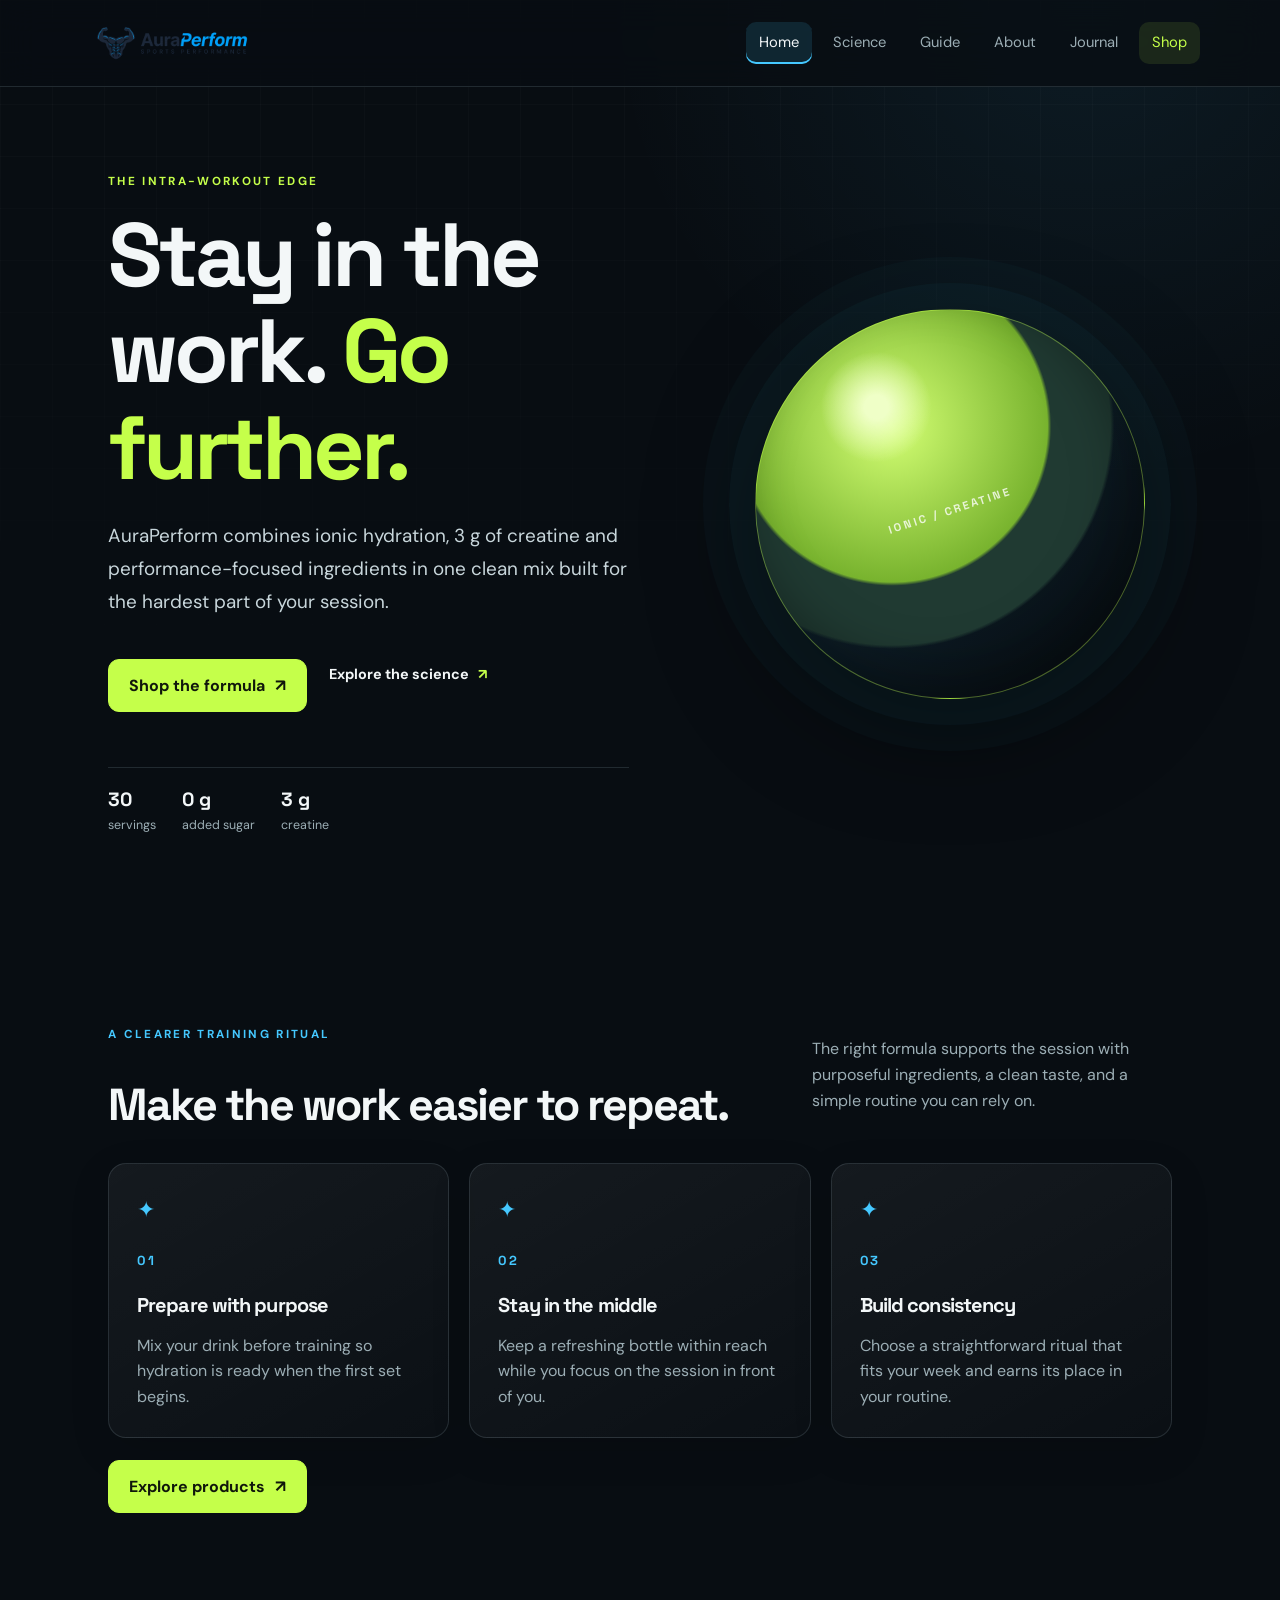
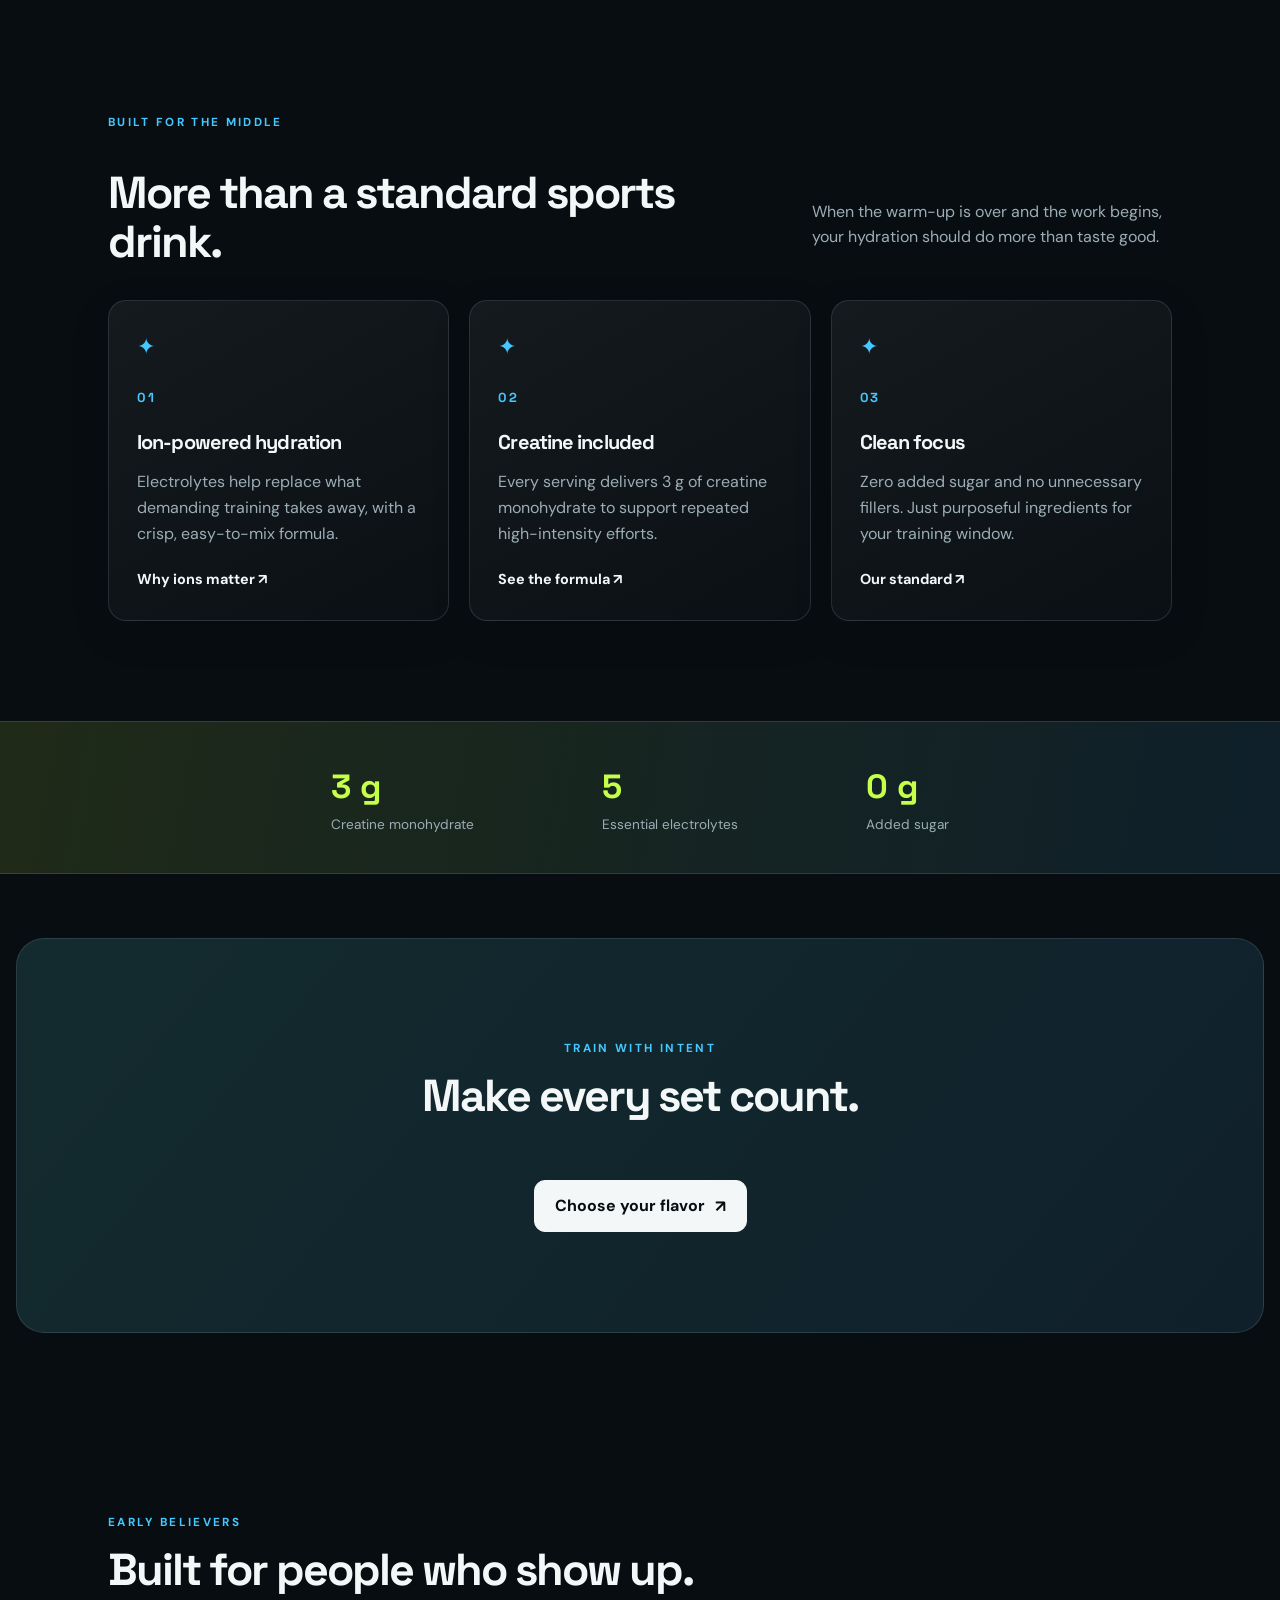
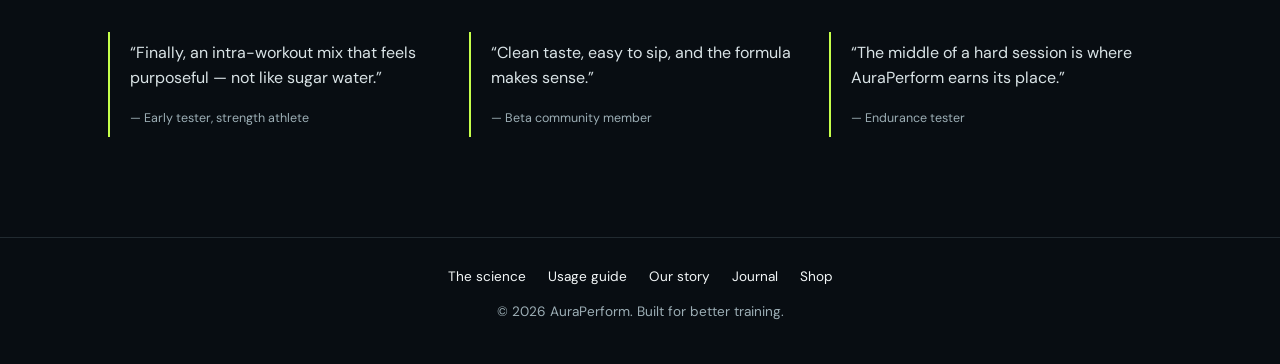
==== commit 54b56f75: "uprava eshopu" ====
--- a/index.html
+++ b/index.html
@@ -22,7 +22,7 @@
 </head>
 <body>
 <header class="site-header">
-    <a class="logo" href="index.html">AURA<span>PERFORM</span></a>
+    <a class="logo" href="index.html" aria-label="AuraPerform home"><img src="assets/aura-logo.jpg" alt="AuraPerform"></a>
     <button class="menu-toggle" type="button" aria-label="Open navigation" aria-expanded="false" aria-controls="main-navigation">
         <span></span><span></span><span></span>
     </button>
@@ -32,7 +32,7 @@
         <a class="" href="faq.html">Guide</a>
         <a class="" href="about.html">About</a>
         <a class="" href="blog.html">Journal</a>
-        <a class="" href="shop.html">Shop</a>
+        <a class="" href="http://presta.fp.vut.cz/~xhudecm00/index.php" target="_blank" rel="noopener">Shop</a>
     </nav>
 </header>
 <main>
@@ -41,7 +41,7 @@
         <p class="eyebrow">The intra-workout edge</p>
         <h1>Stay in the work. <em>Go further.</em></h1>
         <p class="lead">AuraPerform combines ionic hydration, 3 g of creatine and performance-focused ingredients in one clean mix built for the hardest part of your session.</p>
-        <div class="hero-actions"><a class="button" href="shop.html">Shop the formula</a><a class="text-link" href="science.html">Explore the science <span>&#8599;</span></a></div>
+        <div class="hero-actions"><a class="button" href="http://presta.fp.vut.cz/~xhudecm00/index.php" target="_blank" rel="noopener">Shop the formula</a><a class="text-link" href="science.html">Explore the science <span>&#8599;</span></a></div>
         <div class="hero-proof"><span><strong>30</strong> servings</span><span><strong>0 g</strong> added sugar</span><span><strong>3 g</strong> creatine</span></div>
     </div>
     <div class="product-orb" aria-label="AuraPerform drink mix"></div>
@@ -49,7 +49,7 @@
 <section class="section reveal">
     <div class="section-heading"><div><p class="eyebrow">A clearer training ritual</p><h2>Make the work easier to repeat.</h2></div><p class="section-intro">The right formula supports the session with purposeful ingredients, a clean taste, and a simple routine you can rely on.</p></div>
     <div class="cards"><article><span class="card-number">01</span><h3>Prepare with purpose</h3><p>Mix your drink before training so hydration is ready when the first set begins.</p></article><article><span class="card-number">02</span><h3>Stay in the middle</h3><p>Keep a refreshing bottle within reach while you focus on the session in front of you.</p></article><article><span class="card-number">03</span><h3>Build consistency</h3><p>Choose a straightforward ritual that fits your week and earns its place in your routine.</p></article></div>
-    <a class="button" href="shop.html">Explore products</a>
+    <a class="button" href="http://presta.fp.vut.cz/~xhudecm00/index.php" target="_blank" rel="noopener">Explore products</a>
 </section>
 <section class="section reveal">
     <div class="section-heading"><div><p class="eyebrow">Built for the middle</p><h2>More than a standard sports drink.</h2></div><p class="section-intro">When the warm-up is over and the work begins, your hydration should do more than taste good.</p></div>
@@ -66,7 +66,7 @@
 </section>
 <section class="cta section reveal">
     <p class="eyebrow">Train with intent</p><h2>Make every set count.</h2>
-    <a class="button button-light" href="shop.html">Choose your flavor</a>
+    <a class="button button-light" href="http://presta.fp.vut.cz/~xhudecm00/index.php" target="_blank" rel="noopener">Choose your flavor</a>
 </section>
 <section class="section social-proof reveal">
     <p class="eyebrow">Early believers</p><h2>Built for people who show up.</h2>
@@ -79,7 +79,7 @@
         <a href="faq.html">Usage guide</a>
         <a href="about.html">Our story</a>
         <a href="blog.html">Journal</a>
-        <a href="shop.html">Shop</a>
+        <a href="http://presta.fp.vut.cz/~xhudecm00/index.php" target="_blank" rel="noopener">Shop</a>
     </div>
     <p>&copy; 2026 AuraPerform. Built for better training.</p>
 </footer>
--- a/assets/style.css
+++ b/assets/style.css
@@ -90,26 +90,17 @@
 .logo {
     align-items: center;
     display: inline-flex;
-    font-family: 'Space Grotesk', Arial, sans-serif;
-    font-size: 1.05rem;
-    font-weight: 700;
-    gap: 8px;
-    letter-spacing: .1em;
+    height: 46px;
+    max-width: 250px;
     text-decoration: none;
 }
 
-.logo::before {
-    background: var(--lime);
-    border-radius: 50%;
-    box-shadow: 0 0 18px rgba(197, 255, 74, .75);
-    content: '';
-    height: 9px;
-    width: 9px;
-}
-
-.logo span {
-    color: var(--muted);
-    font-weight: 500;
+.logo img {
+    display: block;
+    height: 46px;
+    max-width: 250px;
+    object-fit: contain;
+    object-position: left center;
 }
 
 .site-header nav {
@@ -3890,3 +3881,160 @@
         content: none !important;
     }
 }
+
+/* Order cards for a clear, responsive admin overview. */
+.order-cards {
+    display: grid;
+    gap: 18px;
+    margin-top: 20px;
+}
+
+.order-card {
+    background: linear-gradient(145deg, rgba(255, 255, 255, .065), rgba(255, 255, 255, .018));
+    border: 1px solid rgba(188, 220, 230, .18);
+    border-radius: 20px;
+    box-shadow: 0 16px 38px rgba(0, 0, 0, .18);
+    min-width: 0;
+    overflow: hidden;
+    padding: 22px;
+}
+
+.order-card-top {
+    align-items: flex-start;
+    border-bottom: 1px solid rgba(188, 220, 230, .14);
+    display: flex;
+    gap: 18px;
+    justify-content: space-between;
+    padding-bottom: 18px;
+}
+
+.order-card-top .eyebrow {
+    margin: 0 0 7px;
+}
+
+.order-card-top h4 {
+    color: var(--text);
+    font-family: 'Space Grotesk', Arial, sans-serif;
+    font-size: 1.25rem;
+    margin: 0;
+}
+
+.order-card-grid {
+    display: grid;
+    gap: 18px;
+    grid-template-columns: repeat(4, minmax(0, 1fr));
+    padding-top: 20px;
+}
+
+.order-detail {
+    display: grid;
+    gap: 7px;
+    min-width: 0;
+}
+
+.order-detail > span {
+    color: var(--blue);
+    font-size: .7rem;
+    font-weight: 800;
+    letter-spacing: .1em;
+    text-transform: uppercase;
+}
+
+.order-detail strong,
+.order-detail small {
+    overflow-wrap: anywhere;
+}
+
+.order-detail strong {
+    color: var(--text);
+    font-size: .92rem;
+    line-height: 1.4;
+}
+
+.order-detail small {
+    color: var(--muted);
+    font-size: .82rem;
+    line-height: 1.45;
+}
+
+.order-detail-items {
+    grid-column: span 2;
+}
+
+.order-detail-items ul {
+    list-style: none;
+    margin: 0;
+    padding: 0;
+}
+
+.order-detail-items li {
+    align-items: center;
+    border-bottom: 1px solid rgba(188, 220, 230, .12);
+    display: flex;
+    gap: 12px;
+    justify-content: space-between;
+    padding: 6px 0;
+}
+
+.order-detail-items li span {
+    color: var(--text);
+    min-width: 0;
+    overflow-wrap: anywhere;
+}
+
+.order-detail-items li strong {
+    color: var(--lime);
+    flex: 0 0 auto;
+    font-size: .85rem;
+}
+
+.order-detail-total {
+    border-left: 1px solid rgba(188, 220, 230, .14);
+    padding-left: 18px;
+}
+
+.order-detail-total > strong {
+    color: var(--lime);
+    font-family: 'Space Grotesk', Arial, sans-serif;
+    font-size: 1.55rem;
+}
+
+@media (max-width: 900px) {
+    .order-card-grid {
+        grid-template-columns: repeat(2, minmax(0, 1fr));
+    }
+
+    .order-detail-items {
+        grid-column: span 1;
+    }
+
+    .order-detail-total {
+        border-left: 0;
+        padding-left: 0;
+    }
+}
+
+@media (max-width: 560px) {
+    .order-card {
+        border-radius: 16px;
+        padding: 18px;
+    }
+
+    .order-card-top {
+        align-items: stretch;
+        flex-direction: column;
+        gap: 14px;
+    }
+
+    .order-card-top .order-status {
+        align-self: flex-start;
+    }
+
+    .order-card-grid {
+        grid-template-columns: minmax(0, 1fr);
+    }
+
+    .order-detail-items {
+        grid-column: auto;
+    }
+}
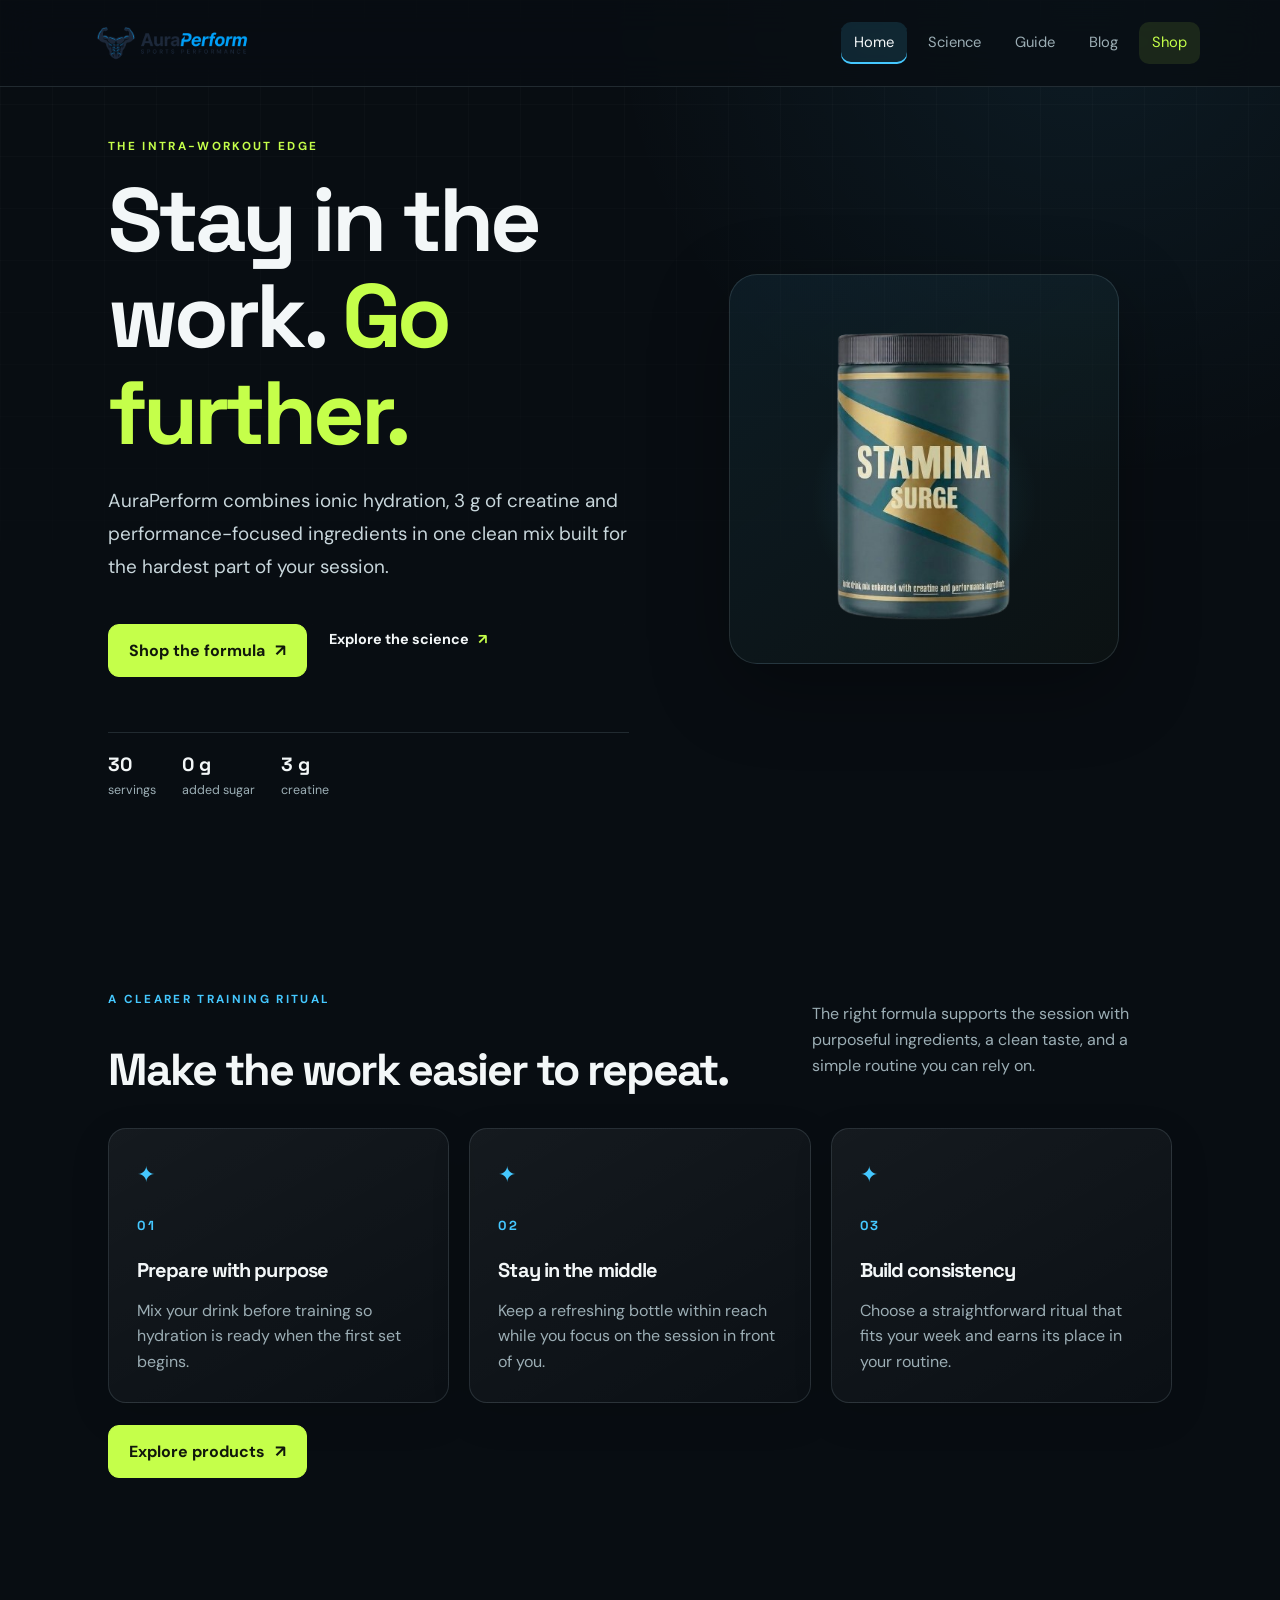
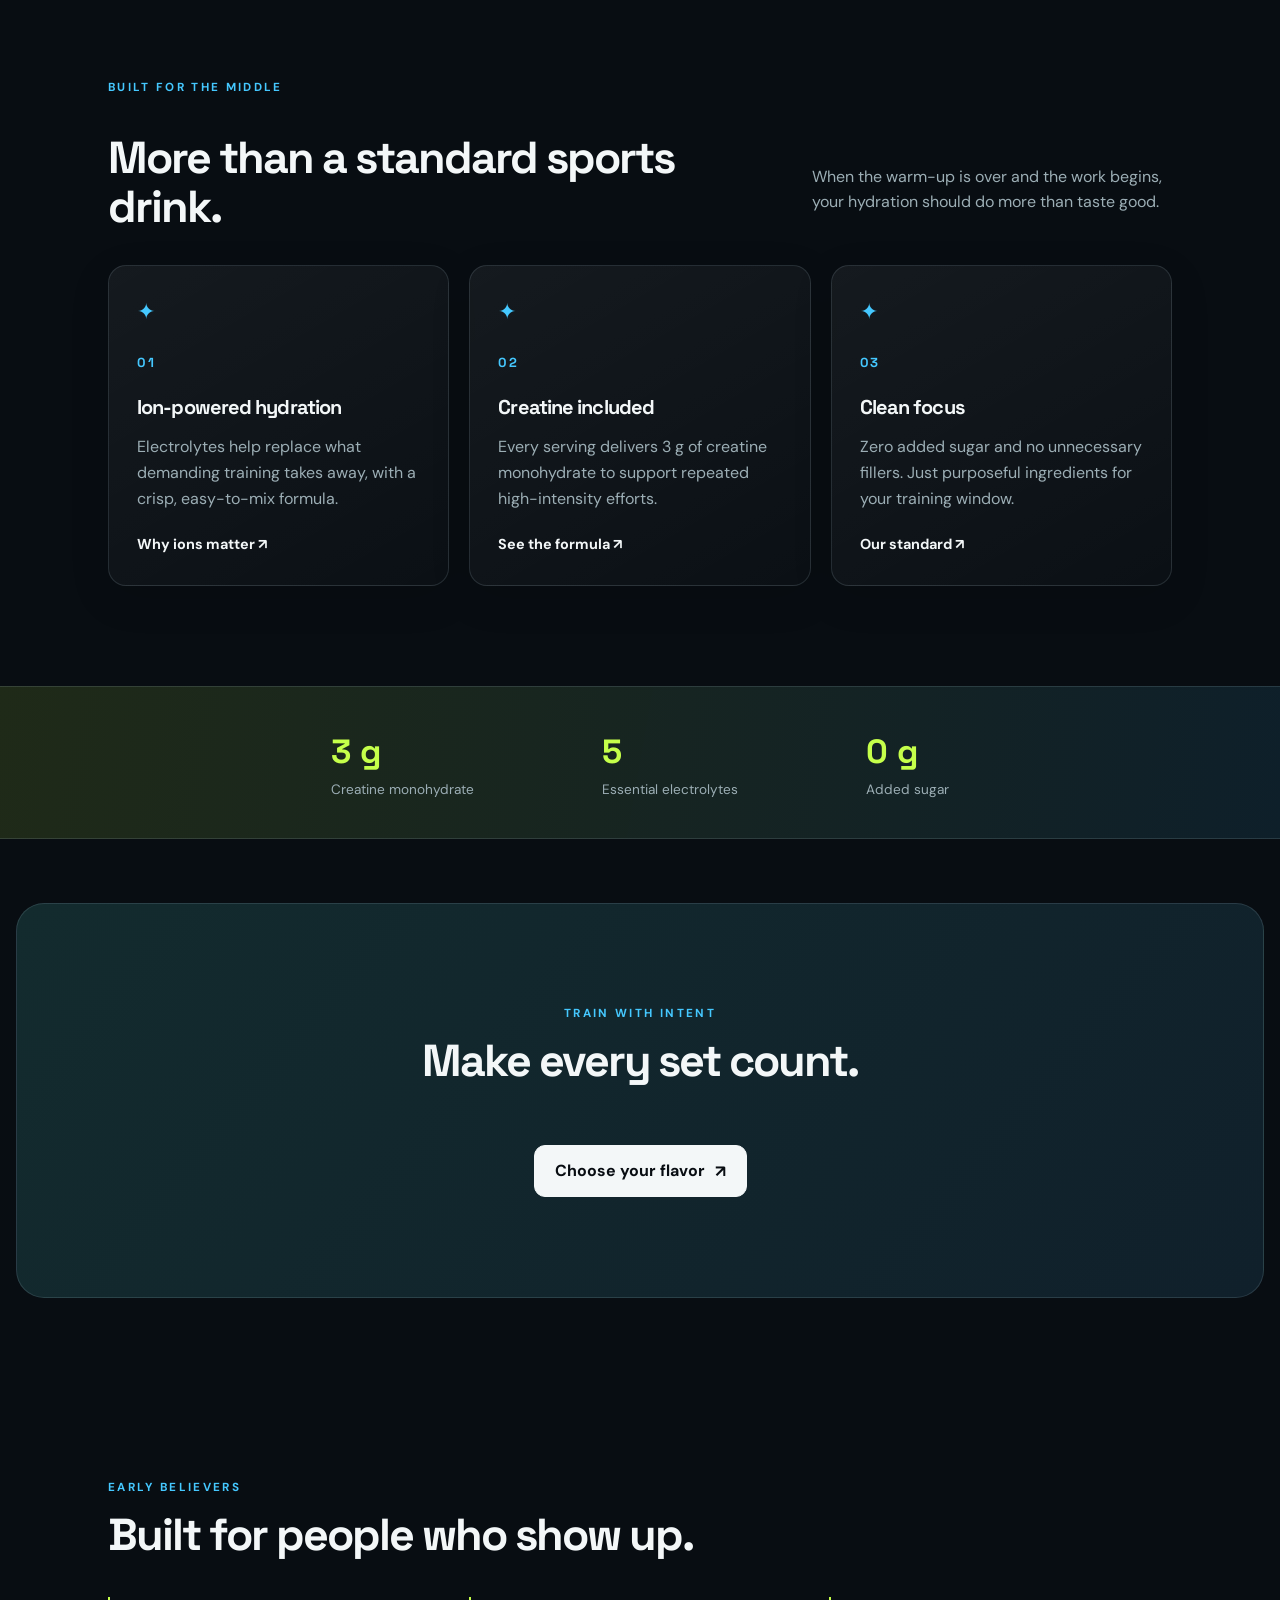
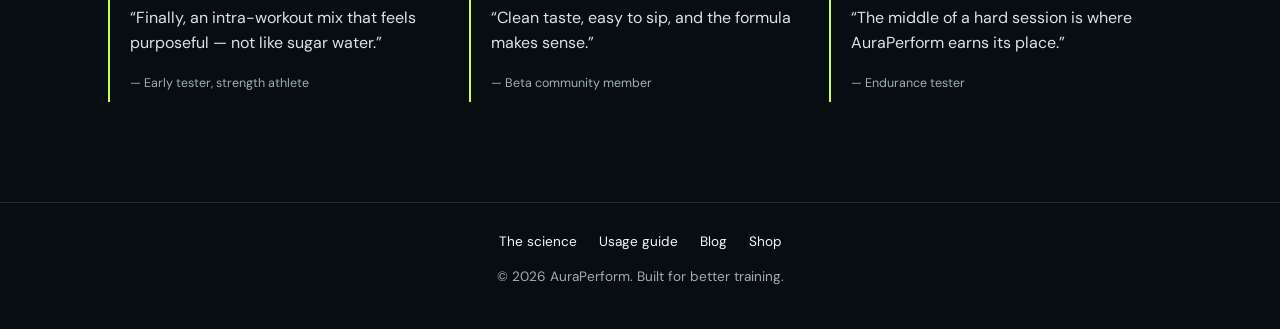
==== commit fb72e0ec: "commitos" ====
--- a/index.html
+++ b/index.html
@@ -30,8 +30,7 @@
         <a class="active" href="index.html">Home</a>
         <a class="" href="science.html">Science</a>
         <a class="" href="faq.html">Guide</a>
-        <a class="" href="about.html">About</a>
-        <a class="" href="blog.html">Journal</a>
+        <a class="" href="blog.html">Blog</a>
         <a class="" href="http://presta.fp.vut.cz/~xhudecm00/index.php" target="_blank" rel="noopener">Shop</a>
     </nav>
 </header>
@@ -44,7 +43,9 @@
         <div class="hero-actions"><a class="button" href="http://presta.fp.vut.cz/~xhudecm00/index.php" target="_blank" rel="noopener">Shop the formula</a><a class="text-link" href="science.html">Explore the science <span>&#8599;</span></a></div>
         <div class="hero-proof"><span><strong>30</strong> servings</span><span><strong>0 g</strong> added sugar</span><span><strong>3 g</strong> creatine</span></div>
     </div>
-    <div class="product-orb" aria-label="AuraPerform drink mix"></div>
+    <figure class="product-visual reveal" aria-label="AuraPerform drink mix collection">
+        <img src="assets/auraperform-stamina.png" alt="AuraPerform Stamina Surge product">
+    </figure>
 </section>
 <section class="section reveal">
     <div class="section-heading"><div><p class="eyebrow">A clearer training ritual</p><h2>Make the work easier to repeat.</h2></div><p class="section-intro">The right formula supports the session with purposeful ingredients, a clean taste, and a simple routine you can rely on.</p></div>
@@ -56,7 +57,7 @@
     <div class="cards stagger-group">
         <article><span class="card-number">01</span><h3>Ion-powered hydration</h3><p>Electrolytes help replace what demanding training takes away, with a crisp, easy-to-mix formula.</p><a class="card-link" href="science.html">Why ions matter &#8599;</a></article>
         <article><span class="card-number">02</span><h3>Creatine included</h3><p>Every serving delivers 3 g of creatine monohydrate to support repeated high-intensity efforts.</p><a class="card-link" href="science.html#creatine">See the formula &#8599;</a></article>
-        <article><span class="card-number">03</span><h3>Clean focus</h3><p>Zero added sugar and no unnecessary fillers. Just purposeful ingredients for your training window.</p><a class="card-link" href="about.html">Our standard &#8599;</a></article>
+        <article><span class="card-number">03</span><h3>Clean focus</h3><p>Zero added sugar and no unnecessary fillers. Just purposeful ingredients for your training window.</p><a class="card-link" href="blog.html">Our standard &#8599;</a></article>
     </div>
 </section>
 <section class="ingredient-strip reveal">
@@ -77,8 +78,7 @@
     <div class="footer-links">
         <a href="science.html">The science</a>
         <a href="faq.html">Usage guide</a>
-        <a href="about.html">Our story</a>
-        <a href="blog.html">Journal</a>
+        <a href="blog.html">Blog</a>
         <a href="http://presta.fp.vut.cz/~xhudecm00/index.php" target="_blank" rel="noopener">Shop</a>
     </div>
     <p>&copy; 2026 AuraPerform. Built for better training.</p>
--- a/assets/style.css
+++ b/assets/style.css
@@ -229,7 +229,7 @@
     margin: 0 auto;
     max-width: var(--container);
     min-height: 670px;
-    padding: 85px 28px;
+    padding: 50px 28px 85px;
 }
 
 .hero > div:first-child {
@@ -389,6 +389,93 @@
 
 .page-hero.compact {
     padding-bottom: 45px;
+}
+
+.blog-hero {
+    align-items: center;
+    display: grid;
+    gap: 36px;
+    grid-template-columns: minmax(0, 1.35fr) minmax(300px, .65fr);
+    margin: auto;
+    max-width: var(--container);
+    min-height: 590px;
+    padding: 82px 28px 60px;
+}
+
+.blog-hero-copy {
+    max-width: 680px;
+}
+
+.blog-hero-copy h1 {
+    font-size: clamp(3.2rem, 5.4vw, 5rem);
+    line-height: .98;
+    margin: 18px 0 24px;
+}
+
+.blog-hero-copy .lead {
+    max-width: 620px;
+}
+
+.blog-hero-visual {
+    aspect-ratio: 4 / 4.6;
+    background:
+        radial-gradient(circle at 50% 58%, rgba(69, 200, 255, .16), transparent 30%),
+        linear-gradient(145deg, rgba(69, 200, 255, .08), rgba(197, 255, 74, .035));
+    border: 1px solid var(--line);
+    border-radius: 28px;
+    box-shadow: var(--shadow);
+    margin: 0;
+    overflow: hidden;
+}
+
+.blog-hero-visual img {
+    display: block;
+    height: 100%;
+    padding: 20px 26px 10px;
+    object-fit: contain;
+    width: 100%;
+}
+
+.blog-product-visual {
+    aspect-ratio: 16 / 8;
+    background: radial-gradient(circle at 68% 50%, rgba(69, 200, 255, .14), rgba(7, 16, 21, .96) 68%);
+    border: 1px solid var(--line);
+    border-radius: 28px;
+    margin: 0 auto 30px;
+    max-width: calc(var(--container) - 56px);
+    overflow: hidden;
+    position: relative;
+}
+
+.blog-product-visual img {
+    display: block;
+    height: 112%;
+    object-fit: contain;
+    object-position: center;
+    transform: translateY(-3%);
+    width: 100%;
+}
+
+.blog-product-visual figcaption {
+    bottom: 38px;
+    display: flex;
+    flex-direction: column;
+    left: 42px;
+    position: absolute;
+    z-index: 1;
+}
+
+.blog-product-visual figcaption span {
+    color: var(--lime);
+    font-size: .78rem;
+    font-weight: 700;
+    letter-spacing: .14em;
+    text-transform: uppercase;
+}
+
+.blog-product-visual figcaption strong {
+    font-family: 'Space Grotesk', Arial, sans-serif;
+    font-size: clamp(1.4rem, 3vw, 2.4rem);
 }
 
 .science-callout {
@@ -702,38 +789,33 @@
     box-shadow: none;
 }
 
-.product-orb {
+.product-visual {
+    align-items: center;
+    aspect-ratio: 1 / 1;
     background:
-        radial-gradient(circle at 31% 25%, #efffc7 0 3%, transparent 14%),
-        radial-gradient(circle at 35% 30%, #d4ff74, #78b32e 42%, #203a32 43% 59%, transparent 60%),
-        linear-gradient(135deg, rgba(69, 200, 255, .18), transparent);
-    border: 1px solid rgba(197, 255, 74, .35);
-    border-radius: 50%;
-    box-shadow: 0 0 0 26px rgba(69, 200, 255, .03), 0 0 0 52px rgba(69, 200, 255, .025), 0 30px 100px rgba(0, 0, 0, .6), inset -18px -24px 50px rgba(0, 0, 0, .35);
-    height: min(37vw, 390px);
-    justify-self: center;
-    position: relative;
+        radial-gradient(circle at 50% 58%, rgba(69, 200, 255, .16), transparent 38%),
+        linear-gradient(145deg, rgba(69, 200, 255, .08), rgba(197, 255, 74, .025));
+    border: 1px solid var(--line);
+    border-radius: 28px;
+    box-shadow: var(--shadow);
+    display: flex;
+    justify-content: center;
+    margin: 0;
+    overflow: hidden;
     width: min(37vw, 390px);
-    animation: orb-float 7s ease-in-out infinite;
-}
-
-@keyframes orb-float {
-    0%, 100% { transform: translateY(0) rotate(-2deg); }
-    50% { transform: translateY(-10px) rotate(2deg); }
-}
-
-.product-orb::after {
-    color: rgba(255, 255, 255, .78);
-    content: 'IONIC  /  CREATINE';
-    font-family: 'Space Grotesk', Arial, sans-serif;
-    font-size: .7rem;
-    font-weight: 700;
-    left: 50%;
-    letter-spacing: .22em;
-    position: absolute;
-    top: 52%;
-    transform: translate(-50%, -50%) rotate(-18deg);
-    white-space: nowrap;
+}
+
+.product-visual img {
+    display: block;
+    height: 96%;
+    object-fit: contain;
+    width: 96%;
+    animation: product-float 7s ease-in-out infinite;
+}
+
+@keyframes product-float {
+    0%, 100% { transform: translateY(0); }
+    50% { transform: translateY(-8px); }
 }
 
 .section {
@@ -2731,12 +2813,12 @@
     .hero {
         display: block;
         min-height: auto;
-        padding: 78px 22px 120px;
-    }
-
-    .product-orb {
+        padding: 55px 22px 85px;
+    }
+
+    .product-visual {
         height: min(70vw, 320px);
-        margin: 90px auto 10px;
+        margin: 55px auto 10px;
         width: min(70vw, 320px);
     }
 
@@ -2773,6 +2855,31 @@
     .story-layout {
         align-items: start;
         display: block;
+    }
+
+    .blog-hero {
+        gap: 28px;
+        grid-template-columns: 1fr;
+        min-height: auto;
+        padding: 70px 22px 45px;
+    }
+
+    .blog-hero-copy h1 {
+        font-size: clamp(2.65rem, 13vw, 4rem);
+    }
+
+    .blog-hero-visual {
+        max-height: 520px;
+    }
+
+    .blog-product-visual {
+        aspect-ratio: 4 / 3;
+        max-width: calc(100% - 40px);
+    }
+
+    .blog-product-visual figcaption {
+        bottom: 24px;
+        left: 24px;
     }
 
     .section-intro {
@@ -2973,7 +3080,7 @@
         transform: none;
     }
 
-    .product-orb {
+    .product-visual img {
         animation: none;
     }
 }
